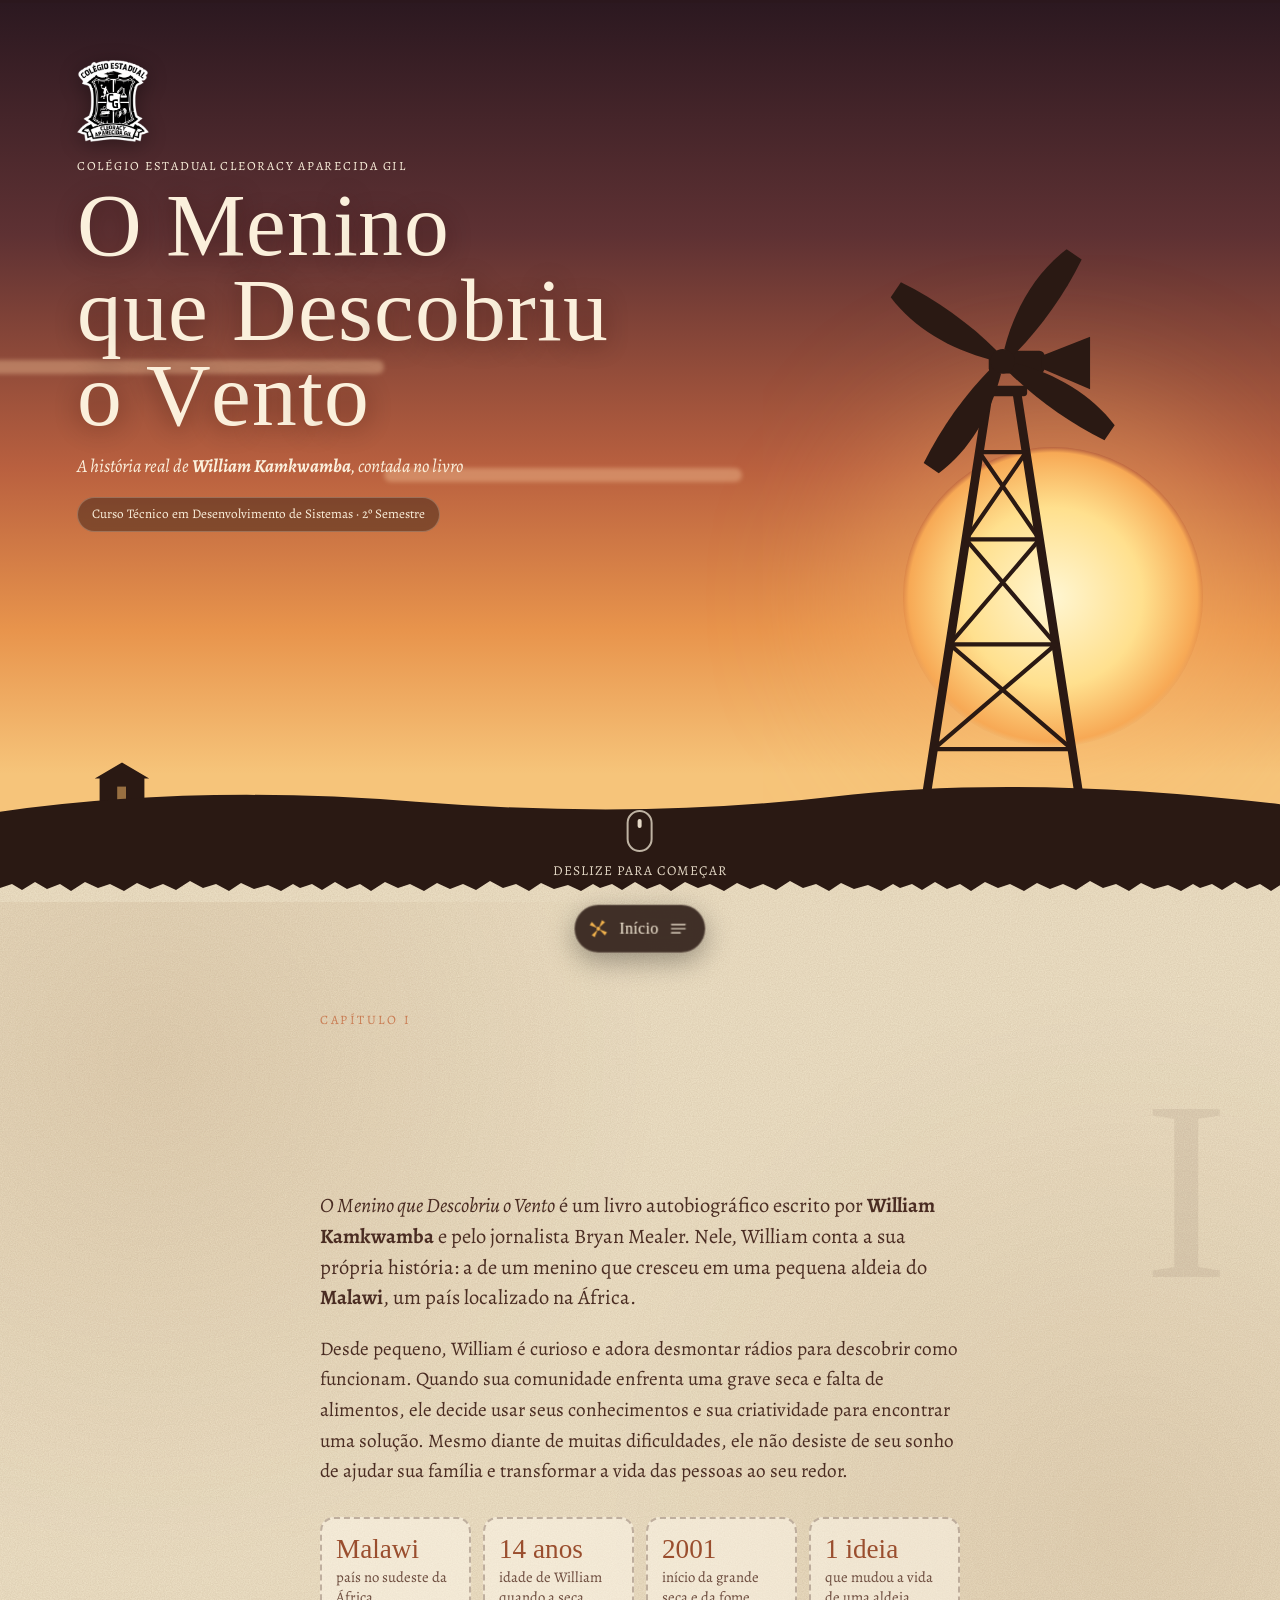
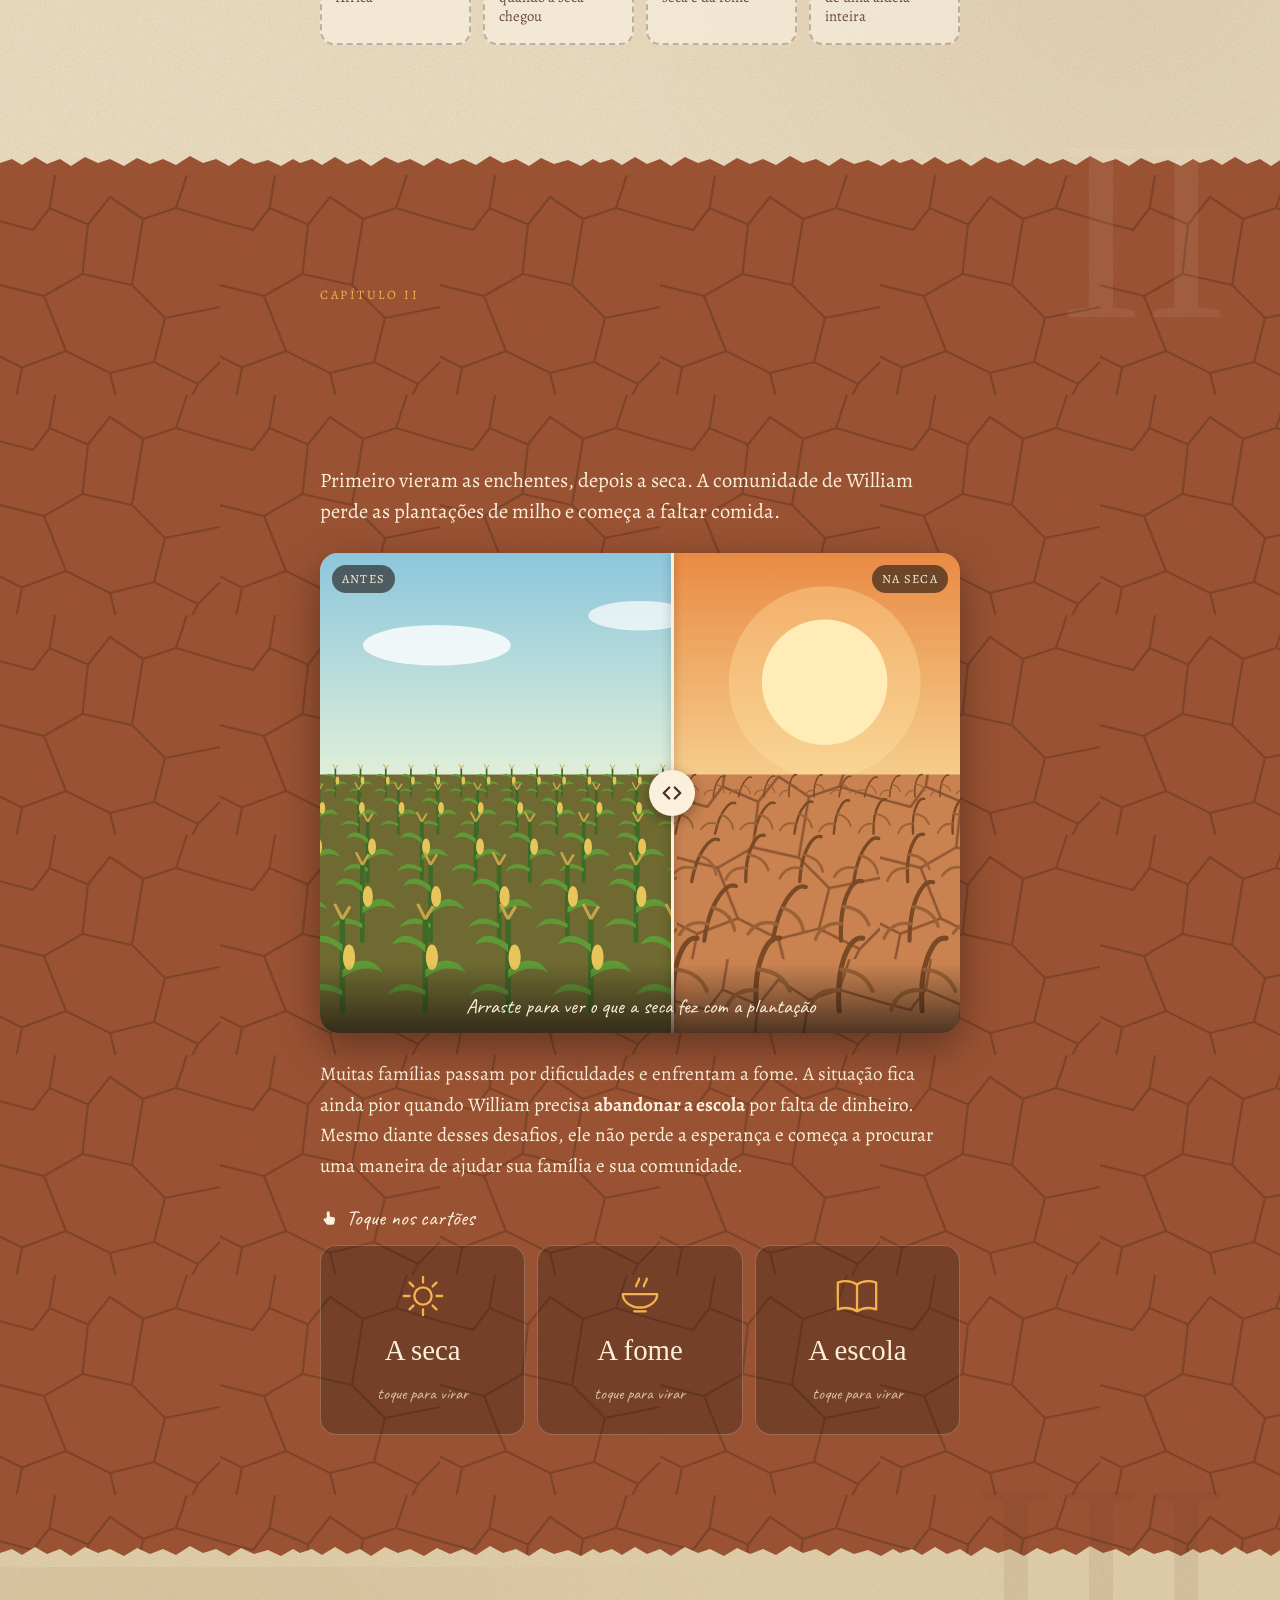
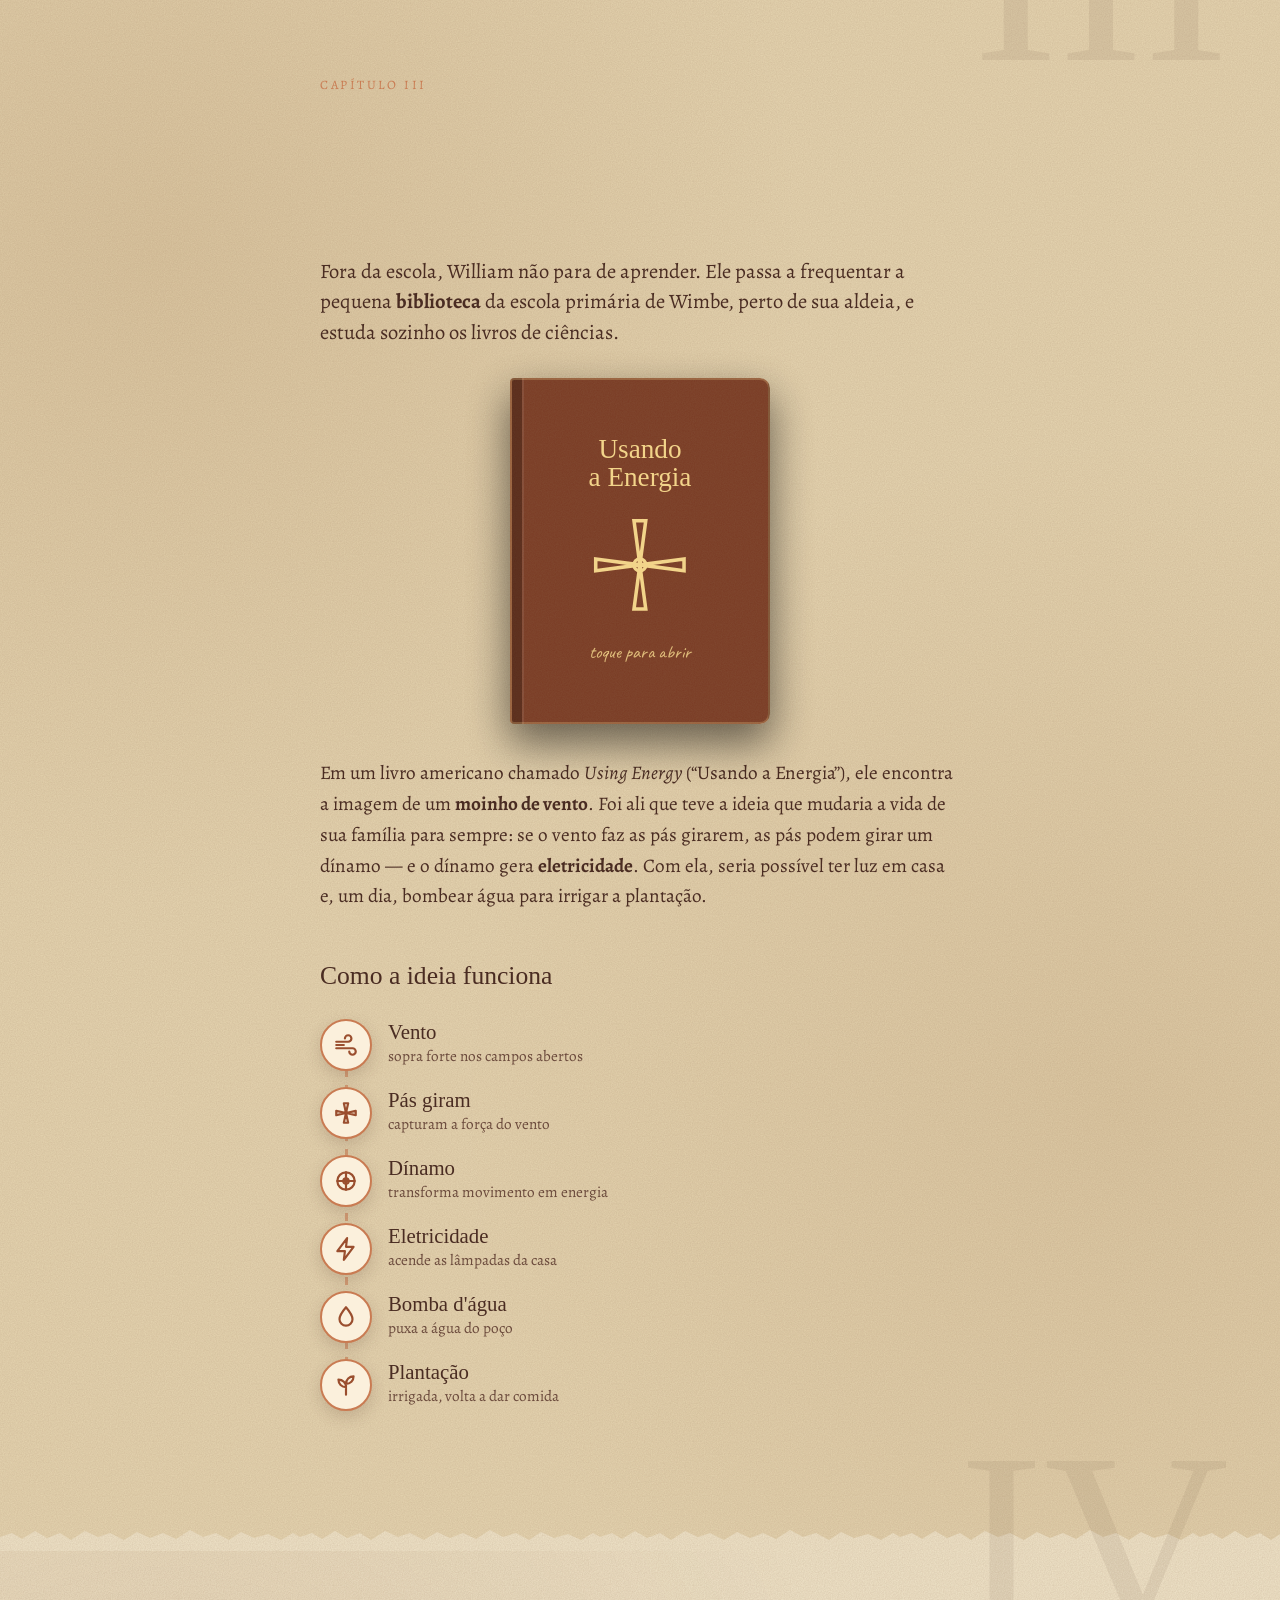
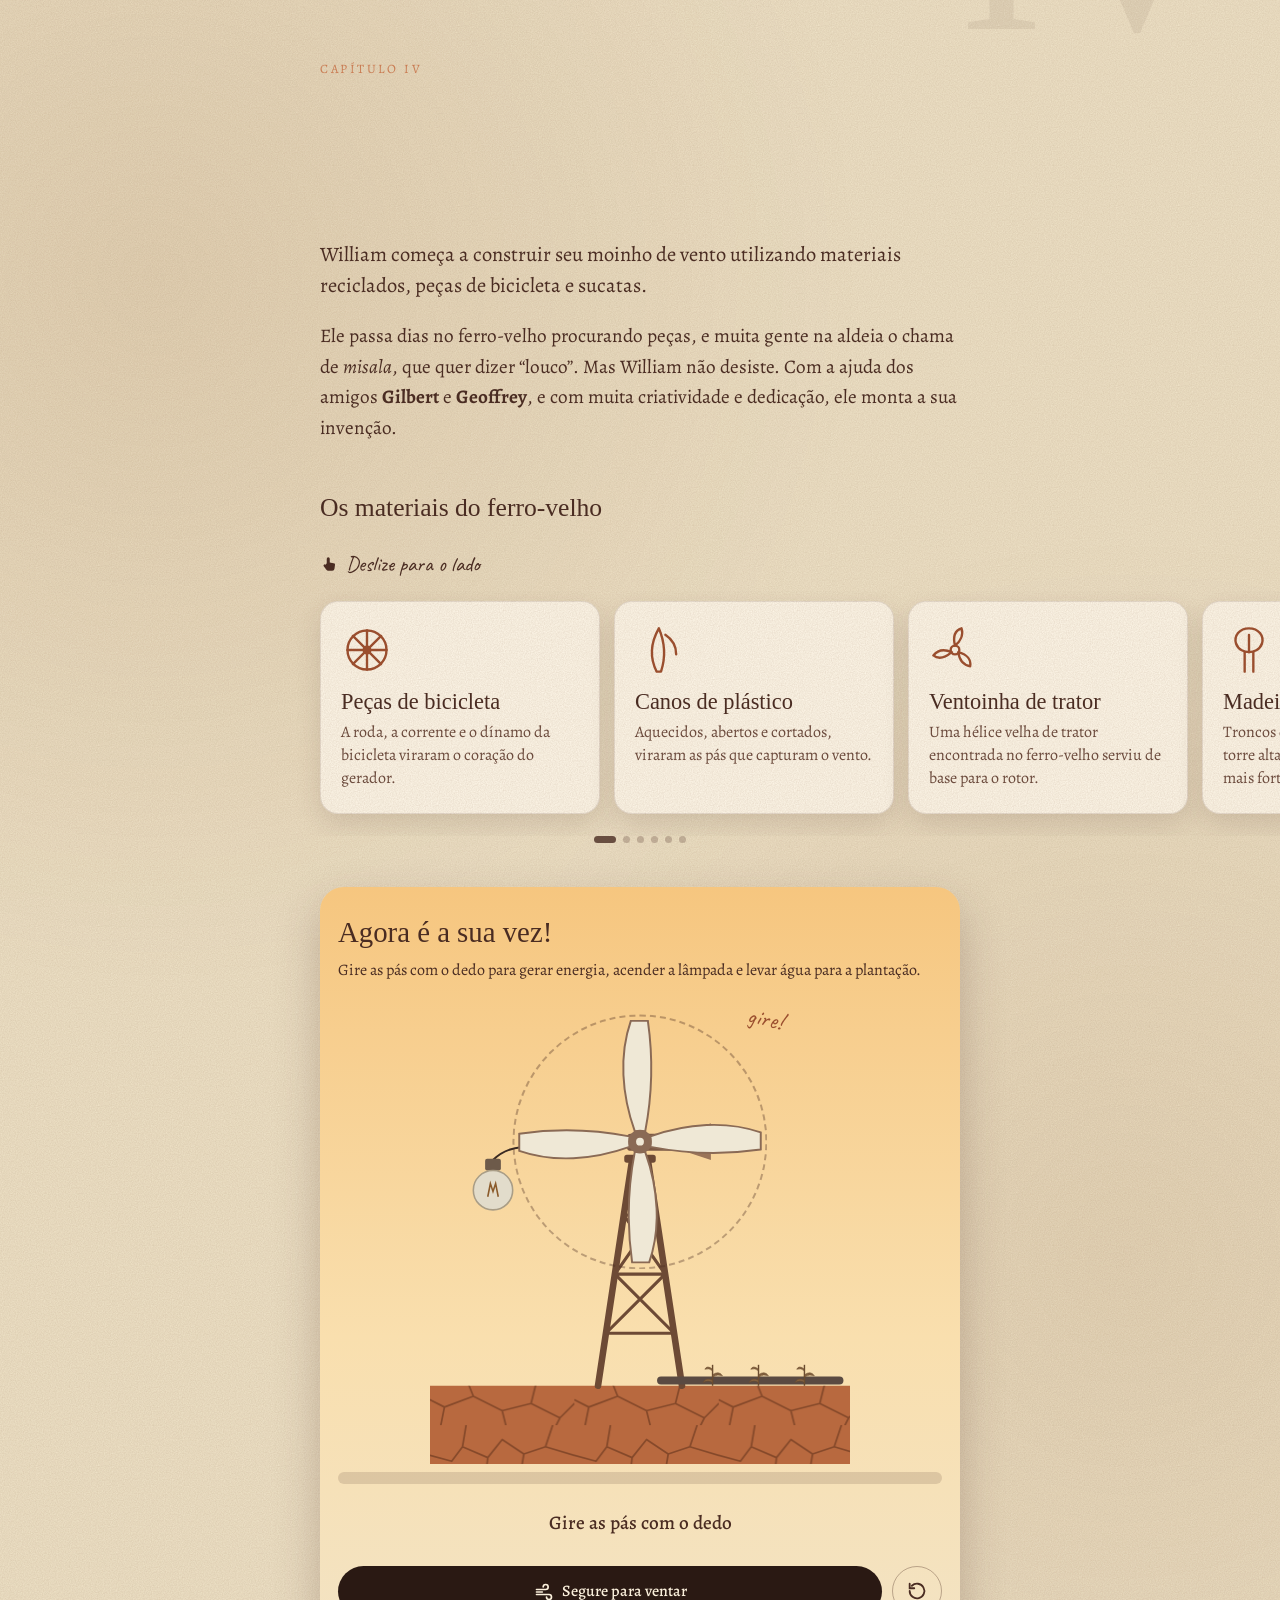
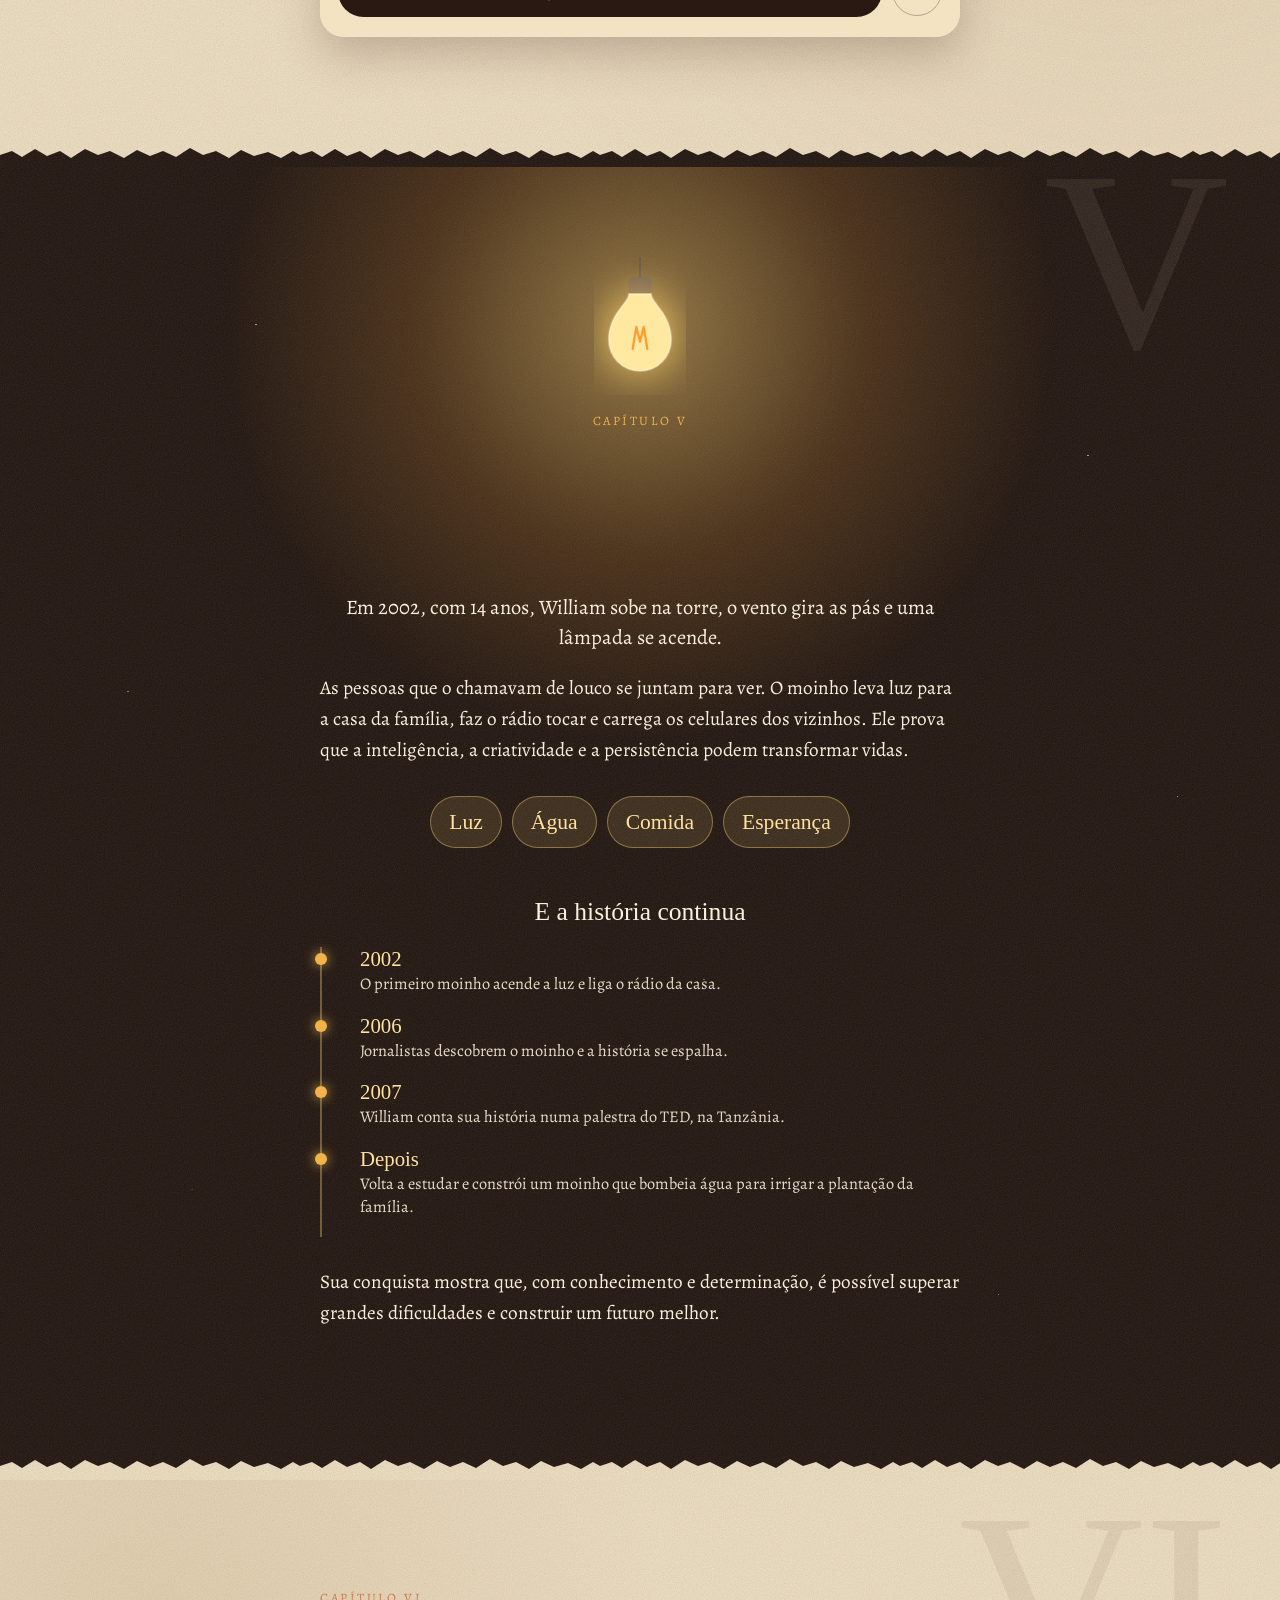
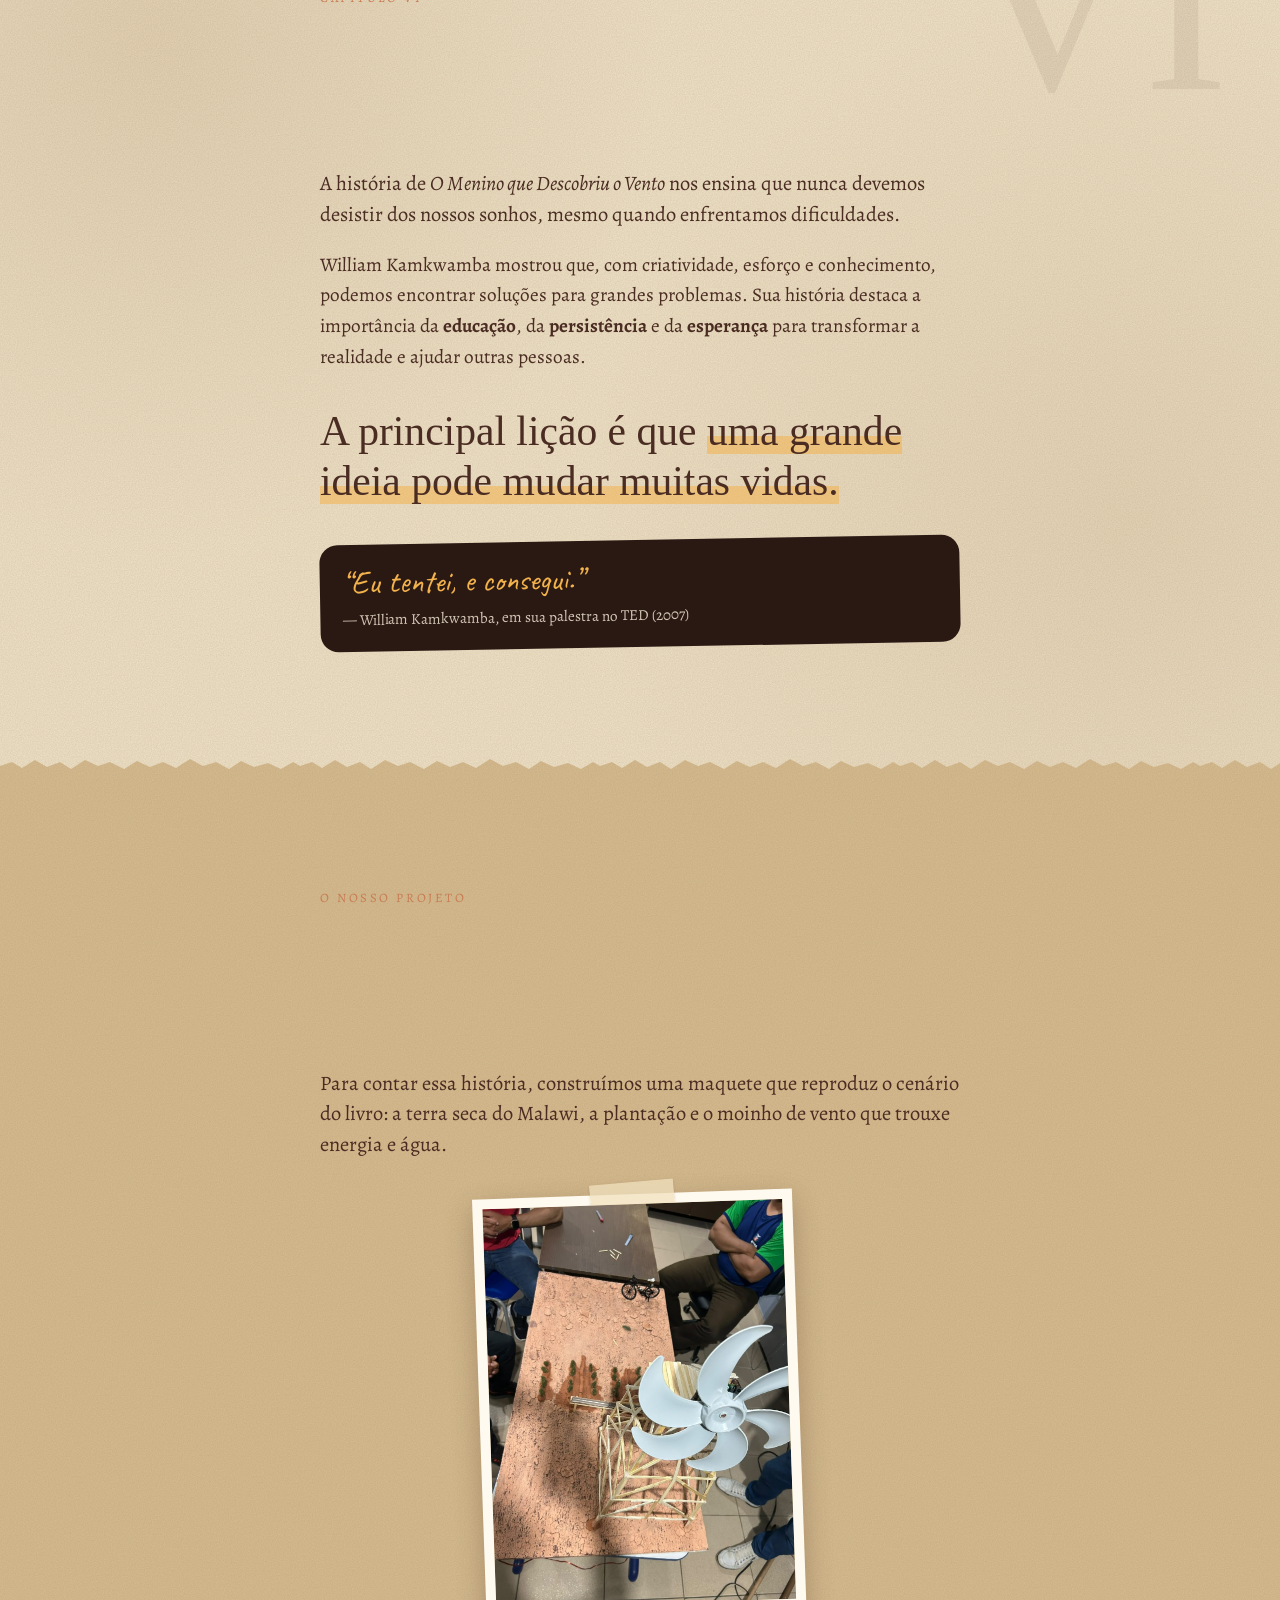
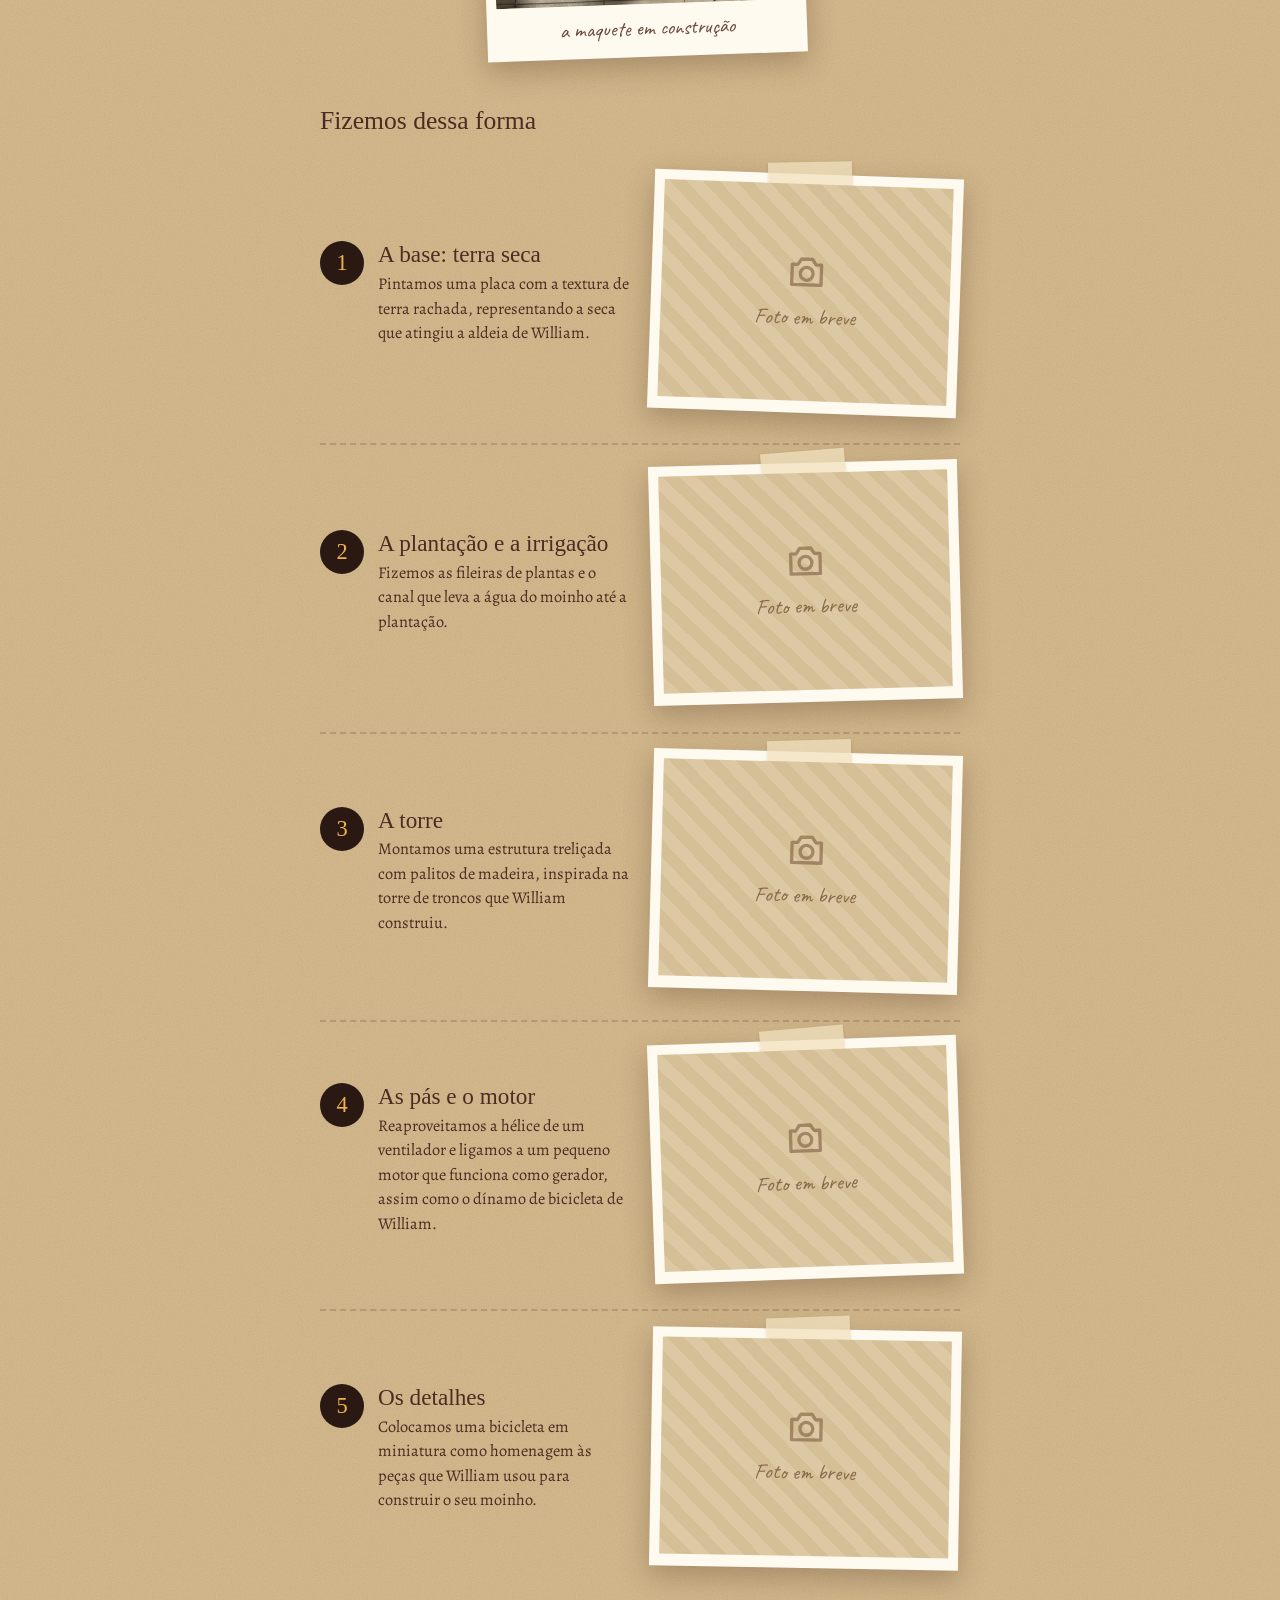
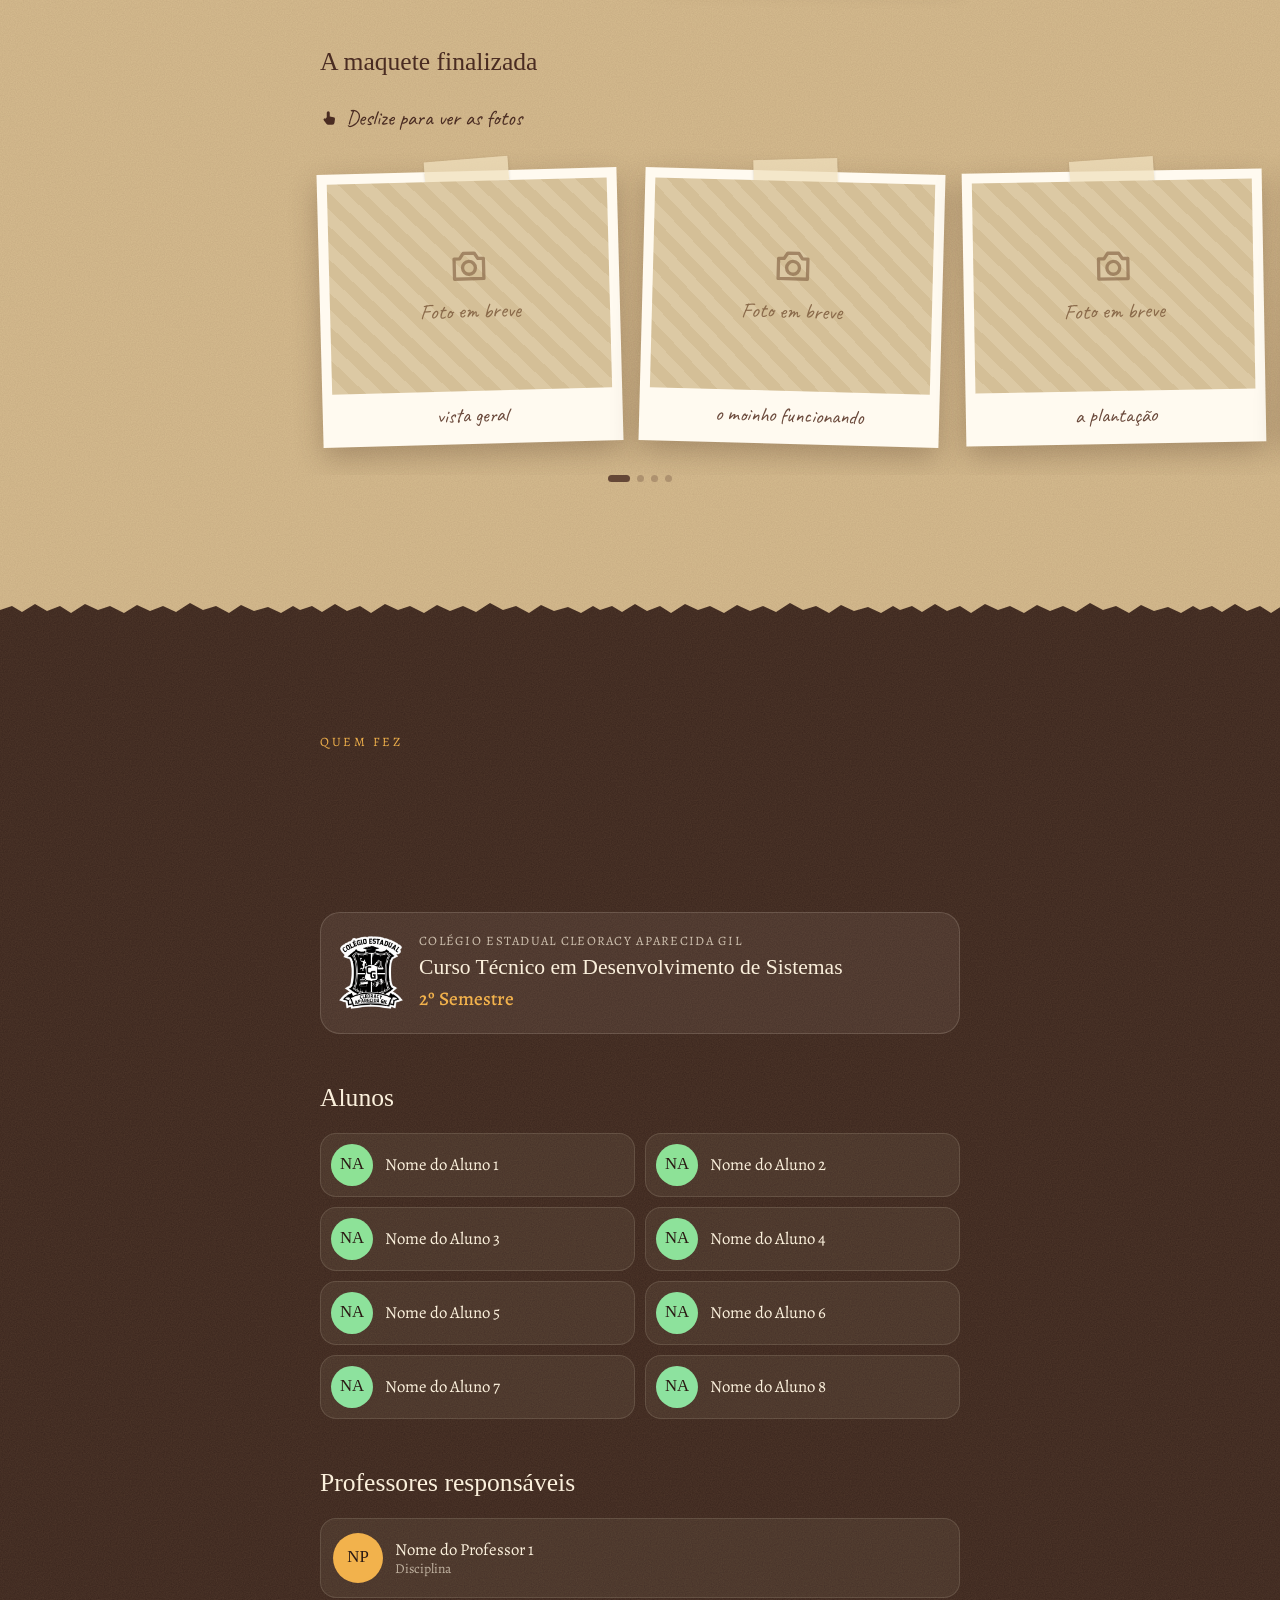
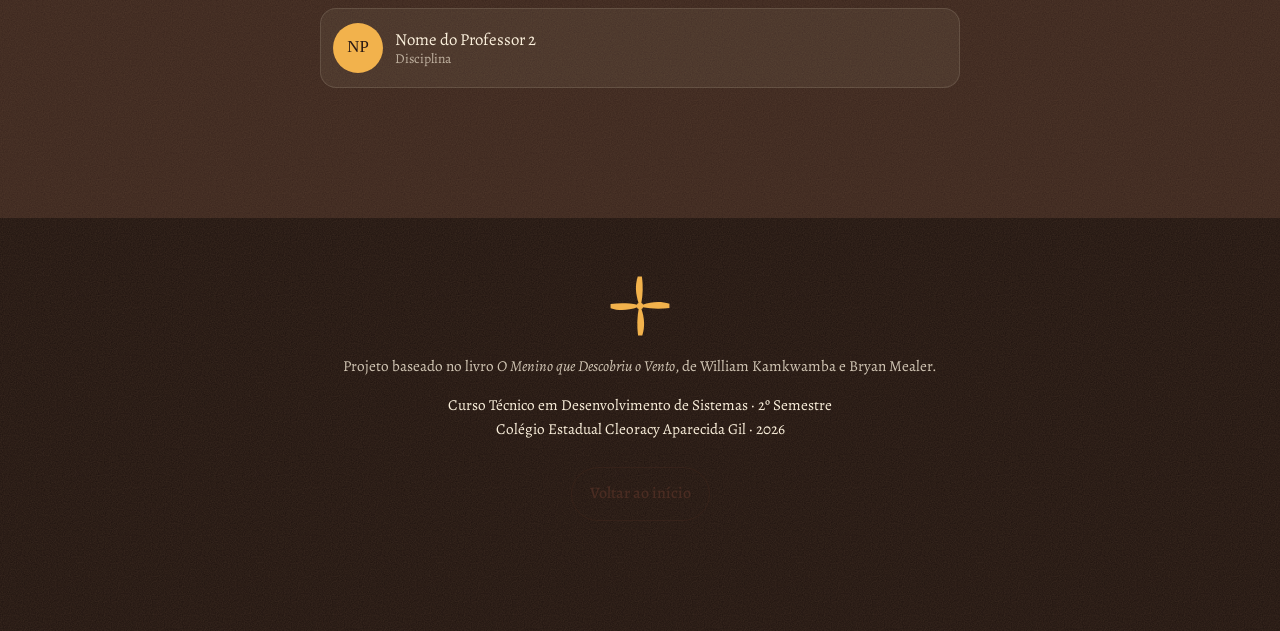
==== index.html @ 4b5b8998 "Add files via upload" ====
<!doctype html>
<html lang="pt-BR">
<head>
  <meta charset="utf-8">
  <meta name="viewport" content="width=device-width, initial-scale=1, viewport-fit=cover">
  <title>O Menino que Descobriu o Vento</title>
  <meta name="description" content="Projeto da turma do Curso Técnico em Desenvolvimento de Sistemas (2º semestre) do Colégio Estadual Cleoracy Aparecida Gil sobre a história de William Kamkwamba.">
  <meta name="theme-color" content="#2a1913">
  <meta property="og:title" content="O Menino que Descobriu o Vento">
  <meta property="og:description" content="A história de William Kamkwamba e a nossa maquete do moinho de vento.">
  <meta property="og:image" content="fotos/maquete-construcao.jpg">
  <link rel="icon" href="assets/favicon.svg" type="image/svg+xml">
  <link rel="preconnect" href="https://fonts.googleapis.com">
  <link rel="preconnect" href="https://fonts.gstatic.com" crossorigin>
  <link href="https://fonts.googleapis.com/css2?family=Alegreya:ital,wght@0,400;0,500;0,700;1,400&family=Caveat:wght@600&family=IM+Fell+English+SC&display=swap" rel="stylesheet">
  <link rel="stylesheet" href="css/style.css">
  <script>document.documentElement.classList.add('js')</script>
  <script src="js/main.js" defer></script>
</head>
<body>

<!-- ============ Desenhos reutilizáveis (não mexer) ============ -->
<svg class="sprite" aria-hidden="true" focusable="false">
  <defs>
    <pattern id="cracks" width="200" height="200" patternUnits="userSpaceOnUse" patternTransform="scale(.55)">
      <path fill="none" stroke="#5a2e17" stroke-width="2.4" stroke-linejoin="round" stroke-linecap="round" opacity=".55"
        d="M0 42 30 50 45 30 80 45 100 20 130 40 160 30 200 42 M45 30 50 0 M80 45 75 90 40 110 0 100 M75 90 120 100 130 40 M120 100 150 130 200 120 M150 130 140 170 100 180 60 160 40 110 M100 180 105 200 M140 170 180 190 200 170 M60 160 20 175 0 165 M160 30 170 0 M180 190 175 200 M20 175 15 200"/>
    </pattern>
    <radialGradient id="glow">
      <stop offset="0" stop-color="#fff3b0" stop-opacity="1"/>
      <stop offset=".4" stop-color="#ffd25e" stop-opacity=".55"/>
      <stop offset="1" stop-color="#ffb43c" stop-opacity="0"/>
    </radialGradient>
    <path id="blade" d="M-4 -8C-14 -36-16 -66-7 -92L6 -92C10 -64 9 -34 4 -8Z"/>
    <g id="corn">
      <path d="M0 0V-36" stroke="#3d6a26" stroke-width="2.2" stroke-linecap="round"/>
      <path d="M0 -8Q-10 -14-15 -6Q-8 -10 0 -6Z M0 -16Q10 -24 16 -15Q8 -19 0 -13Z M0 -26Q-9 -33-13 -26Q-6 -29 0 -23Z" fill="#5f9a36"/>
      <ellipse cx="2.6" cy="-21" rx="2.4" ry="5" fill="#e8c55a"/>
      <path d="M0 -36L-3 -42M0 -36L3 -41" stroke="#c9a54a" stroke-width="1.2"/>
    </g>
    <g id="dry">
      <path d="M0 0Q1 -16 7 -24Q10 -28 13 -27" fill="none" stroke="#7a4a26" stroke-width="2" stroke-linecap="round"/>
      <path d="M1 -8Q-8 -10-12 -2M3 -16Q12 -14 14 -6" fill="none" stroke="#9a6236" stroke-width="1.6" stroke-linecap="round"/>
    </g>
  </defs>
</svg>

<!-- Barra de progresso -->
<div class="progress" aria-hidden="true"><span></span></div>

<!-- Botão flutuante de capítulos -->
<button class="pill" id="pill" aria-expanded="false" aria-controls="sheet">
  <svg class="pill-rotor" viewBox="-12 -12 24 24" aria-hidden="true"><g><path d="M0 -1L-2 -10H2Z M1 0L10 -2V2Z M0 1L2 10H-2Z M-1 0L-10 2V-2Z"/><circle r="2"/></g></svg>
  <span class="pill-text" id="pillText">Início</span>
  <svg class="pill-menu" viewBox="0 0 24 24" aria-hidden="true"><path d="M4 7h16M4 12h16M4 17h10"/></svg>
</button>

<nav class="sheet" id="sheet" aria-label="Capítulos" hidden>
  <div class="sheet-panel">
    <p class="sheet-title">Capítulos</p>
    <ol class="sheet-list">
      <li><a href="#inicio">Início</a></li>
      <li><a href="#intro"><b>I</b> Introdução</a></li>
      <li><a href="#problema"><b>II</b> O Problema</a></li>
      <li><a href="#descoberta"><b>III</b> A Descoberta</a></li>
      <li><a href="#construcao"><b>IV</b> A Construção</a></li>
      <li><a href="#final"><b>V</b> O Final</a></li>
      <li><a href="#conclusao"><b>VI</b> Conclusão</a></li>
      <li><a href="#maquete">Nossa Maquete</a></li>
      <li><a href="#equipe">Equipe</a></li>
    </ol>
  </div>
</nav>

<main>

<!-- ======================= CAPA ======================= -->
<header class="hero" id="inicio" data-title="Início">
  <div class="sky" aria-hidden="true">
    <div class="sun"></div>
    <div class="cloud c1"></div>
    <div class="cloud c2"></div>
    <div class="wind"><i></i><i></i><i></i><i></i><i></i><i></i></div>
  </div>

  <svg class="hero-hut" viewBox="0 0 80 50" aria-hidden="true">
    <path d="M6 22 40 2 74 22Z M12 22h56v28H12Z" fill="#2a1913"/>
    <rect x="34" y="32" width="11" height="18" fill="#f2b766" opacity=".55"/>
  </svg>

  <svg class="hero-mill" data-speed="-0.12" viewBox="0 0 200 340" aria-hidden="true">
    <g stroke="#2a1913" stroke-linecap="round" fill="none">
      <path stroke-width="5" d="M55 335 92 95M145 335 108 95"/>
      <path stroke-width="2.4" d="M60.4 300h79.2M69.6 240h60.8M78.9 180h42.2M86.6 130h26.8M60.4 300 130.4 240M139.6 300 69.6 240M69.6 240 121.1 180M130.4 240 78.9 180M78.9 180 113.4 130M121.1 180 86.6 130"/>
    </g>
    <g fill="#2a1913">
      <rect x="86" y="92" width="28" height="6" rx="2"/>
      <rect x="92" y="72" width="32" height="13" rx="3"/>
      <path d="M122 75 150 64V94L122 82Z"/>
    </g>
    <g transform="translate(100 78)">
      <g class="hero-rotor" fill="#2a1913">
        <use href="#blade" transform="scale(.8)"/>
        <use href="#blade" transform="rotate(90) scale(.8)"/>
        <use href="#blade" transform="rotate(180) scale(.8)"/>
        <use href="#blade" transform="rotate(270) scale(.8)"/>
        <circle r="7"/>
      </g>
    </g>
  </svg>

  <svg class="hero-ground" viewBox="0 0 400 100" preserveAspectRatio="none" aria-hidden="true">
    <path d="M0 30Q60 8 130 22T260 18 400 24V100H0Z" fill="#2a1913"/>
  </svg>

  <div class="hero-content">
    <img class="hero-logo" src="assets/logo-escola.png" alt="Brasão do Colégio Estadual Cleoracy Aparecida Gil" width="64" height="73">
    <p class="kicker">Colégio Estadual Cleoracy Aparecida Gil</p>
    <h1 class="split">O Menino <br>que Descobriu <br>o Vento</h1>
    <p class="subtitle">A história real de <strong>William Kamkwamba</strong>, contada no livro</p>
    <p class="badge">Curso Técnico em Desenvolvimento de Sistemas · 2º Semestre</p>
  </div>

  <a class="swipe-hint" href="#intro">
    <span class="swipe-icon" aria-hidden="true"><span></span></span>
    Deslize para começar
  </a>
</header>

<!-- ======================= I · INTRODUÇÃO ======================= -->
<section class="chapter paper torn" id="intro" data-title="I · Introdução">
  <span class="numeral" data-speed="0.15" aria-hidden="true">I</span>
  <div class="wrap">
    <p class="chap-num reveal">Capítulo I</p>
    <h2 class="chap-title wipe">O início<br>da história</h2>
    <p class="lead reveal">
      <em>O Menino que Descobriu o Vento</em> é um livro autobiográfico escrito por
      <strong>William Kamkwamba</strong> e pelo jornalista Bryan Mealer. Nele, William conta a sua própria
      história: a de um menino que cresceu em uma pequena aldeia do <strong>Malawi</strong>, um país localizado na África.
    </p>
    <p class="reveal">
      Desde pequeno, William é curioso e adora desmontar rádios para descobrir como funcionam. Quando sua comunidade
      enfrenta uma grave seca e falta de alimentos, ele decide usar seus conhecimentos e sua
      criatividade para encontrar uma solução. Mesmo diante de muitas dificuldades, ele não desiste
      de seu sonho de ajudar sua família e transformar a vida das pessoas ao seu redor.
    </p>

    <div class="facts stagger">
      <div class="fact reveal zoom"><strong>Malawi</strong><span>país no sudeste da África</span></div>
      <div class="fact reveal zoom"><strong>14 anos</strong><span>idade de William quando a seca chegou</span></div>
      <div class="fact reveal zoom"><strong>2001</strong><span>início da grande seca e da fome</span></div>
      <div class="fact reveal zoom"><strong>1 ideia</strong><span>que mudou a vida de uma aldeia inteira</span></div>
    </div>
  </div>
</section>

<!-- ======================= II · O PROBLEMA ======================= -->
<section class="chapter earth torn" id="problema" data-title="II · O Problema">
  <span class="numeral" data-speed="0.15" aria-hidden="true">II</span>
  <div class="wrap">
    <p class="chap-num reveal">Capítulo II</p>
    <h2 class="chap-title wipe">A seca<br>e a fome</h2>
    <p class="lead reveal">
      Primeiro vieram as enchentes, depois a seca. A comunidade de William perde as plantações de
      milho e começa a faltar comida.
    </p>

    <figure class="compare reveal" id="compare">
      <div class="compare-layer">
        <svg viewBox="0 0 400 260" class="field dry" preserveAspectRatio="xMidYMid slice" role="img" aria-label="Plantação seca, com terra rachada">
          <defs><linearGradient id="skyDry" x1="0" y1="0" x2="0" y2="1"><stop offset="0" stop-color="#e98b45"/><stop offset="1" stop-color="#f6cf8e"/></linearGradient></defs>
          <rect width="400" height="125" fill="url(#skyDry)"/>
          <circle cx="300" cy="70" r="34" fill="#fff0c2"/>
          <circle cx="300" cy="70" r="52" fill="#ffe2a0" opacity=".35"/>
          <rect y="120" width="400" height="140" fill="#c98250"/>
          <rect y="120" width="400" height="140" fill="url(#cracks)"/>
          <g class="rows" data-plant="dry"></g>
        </svg>
      </div>
      <div class="compare-layer compare-top">
        <svg viewBox="0 0 400 260" class="field green" preserveAspectRatio="xMidYMid slice" role="img" aria-label="Plantação verde, antes da seca">
          <defs><linearGradient id="skyGreen" x1="0" y1="0" x2="0" y2="1"><stop offset="0" stop-color="#8cc6dc"/><stop offset="1" stop-color="#e3f0d9"/></linearGradient></defs>
          <rect width="400" height="125" fill="url(#skyGreen)"/>
          <circle cx="300" cy="62" r="20" fill="#fff6d6"/>
          <ellipse cx="90" cy="50" rx="40" ry="11" fill="#fff" opacity=".8"/>
          <ellipse cx="200" cy="34" rx="28" ry="8" fill="#fff" opacity=".7"/>
          <rect y="120" width="400" height="140" fill="#6e6a31"/>
          <g class="rows" data-plant="corn"></g>
        </svg>
      </div>
      <span class="compare-tag left">Antes</span>
      <span class="compare-tag right">Na seca</span>
      <div class="compare-handle" aria-hidden="true"><span><svg viewBox="0 0 24 24"><path d="M9 6 3 12l6 6M15 6l6 6-6 6"/></svg></span></div>
      <input class="compare-range" type="range" min="0" max="100" value="55" aria-label="Comparar antes e durante a seca">
      <figcaption>Arraste para ver o que a seca fez com a plantação</figcaption>
    </figure>

    <p class="reveal">
      Muitas famílias passam por dificuldades e enfrentam a fome. A situação fica ainda pior quando
      William precisa <strong>abandonar a escola</strong> por falta de dinheiro. Mesmo diante desses desafios,
      ele não perde a esperança e começa a procurar uma maneira de ajudar sua família e sua comunidade.
    </p>

    <p class="hint reveal">Toque nos cartões</p>
    <div class="flips stagger">
      <button class="flip reveal" aria-pressed="false">
        <span class="flip-inner">
          <span class="flip-face front">
            <svg viewBox="0 0 48 48" aria-hidden="true"><circle cx="24" cy="24" r="9"/><path d="M24 4v6M24 38v6M4 24h6M38 24h6M10 10l4 4M34 34l4 4M38 10l-4 4M14 34l-4 4"/></svg>
            <b>A seca</b><small>toque para virar</small>
          </span>
          <span class="flip-face back">Sem chuva, a terra racha e as plantações de milho morrem antes da colheita.</span>
        </span>
      </button>
      <button class="flip reveal" aria-pressed="false">
        <span class="flip-inner">
          <span class="flip-face front">
            <svg viewBox="0 0 48 48" aria-hidden="true"><path d="M6 22h36a18 14 0 0 1-36 0Z"/><path d="M18 40h12M20 14c0-4 3-4 3-8M28 14c0-4 3-4 3-8"/></svg>
            <b>A fome</b><small>toque para virar</small>
          </span>
          <span class="flip-face back">Sem colheita, não há o que comer nem o que vender. A família de William passa a fazer só uma refeição por dia.</span>
        </span>
      </button>
      <button class="flip reveal" aria-pressed="false">
        <span class="flip-inner">
          <span class="flip-face front">
            <svg viewBox="0 0 48 48" aria-hidden="true"><path d="M24 12C18 8 10 8 4 10v28c6-2 14-2 20 2 6-4 14-4 20-2V10c-6-2-14-2-20 2Zm0 0v28"/></svg>
            <b>A escola</b><small>toque para virar</small>
          </span>
          <span class="flip-face back">Sem dinheiro para pagar os estudos, William é obrigado a sair da escola.</span>
        </span>
      </button>
    </div>
  </div>
</section>

<!-- ======================= III · A DESCOBERTA ======================= -->
<section class="chapter paper alt torn" id="descoberta" data-title="III · A Descoberta">
  <span class="numeral" data-speed="0.15" aria-hidden="true">III</span>
  <div class="wrap">
    <p class="chap-num reveal">Capítulo III</p>
    <h2 class="chap-title wipe">A ideia<br>de William</h2>
    <p class="lead reveal">
      Fora da escola, William não para de aprender. Ele passa a frequentar a pequena
      <strong>biblioteca</strong> da escola primária de Wimbe, perto de sua aldeia, e estuda sozinho os livros de ciências.
    </p>

    <div class="book-wrap reveal">
      <button class="book" id="book" aria-pressed="false" aria-label="Abrir o livro">
        <span class="book-page">
          <svg viewBox="0 0 120 120" aria-hidden="true" class="sketch">
            <g fill="none" stroke="#6b3d2a" stroke-width="1.6" stroke-linecap="round">
              <path d="M46 112 57 50M74 112 63 50M49 95h22M52 78h16M55 62h10M49 95 68 78M71 95 52 78"/>
              <g transform="translate(60 44)"><path d="M0 0-4-34 4-34Z M0 0 34-4 34 4Z M0 0 4 34-4 34Z M0 0-34 4-34-4Z"/><circle r="3"/></g>
              <path d="M8 30q8-4 16 0t16 0M4 44q8-4 16 0" stroke-dasharray="3 3"/>
            </g>
          </svg>
          <span class="note">vento → pás → dínamo → <b>luz!</b></span>
        </span>
        <span class="book-cover">
          <span class="cover-front">
            <span class="cover-title">Usando<br>a Energia</span>
            <svg viewBox="-40 -40 80 80" aria-hidden="true"><g fill="none" stroke="currentColor" stroke-width="2.4"><path d="M0 0-4-30 4-30Z M0 0 30-4 30 4Z M0 0 4 30-4 30Z M0 0-30 4-30-4Z"/><circle r="4"/></g></svg>
            <span class="cover-tap">toque para abrir</span>
          </span>
          <span class="cover-back"><span>Biblioteca da aldeia, Malawi.<br><br>“Se o vento gira as pás… as pás podem girar um dínamo!”</span></span>
        </span>
      </button>
    </div>

    <p class="reveal">
      Em um livro americano chamado <em>Using Energy</em> (“Usando a Energia”), ele encontra a imagem
      de um <strong>moinho de vento</strong>. Foi ali que teve a ideia
      que mudaria a vida de sua família para sempre: se o vento faz as pás girarem, as pás podem girar
      um dínamo — e o dínamo gera <strong>eletricidade</strong>. Com ela, seria possível ter luz em casa e,
      um dia, bombear água para irrigar a plantação.
    </p>

    <h3 class="sub reveal">Como a ideia funciona</h3>
    <ol class="chain stagger">
      <li class="reveal from-left"><span class="node"><svg viewBox="0 0 24 24"><path d="M3 9h11a3 3 0 1 0-3-3M3 15h15a3 3 0 1 1-3 3M3 12h7"/></svg></span><div><b>Vento</b><small>sopra forte nos campos abertos</small></div></li>
      <li class="reveal from-left"><span class="node"><svg viewBox="0 0 24 24"><path d="M12 12 10 3h4ZM12 12l9-2v4ZM12 12l2 9h-4ZM12 12l-9 2v-4Z"/></svg></span><div><b>Pás giram</b><small>capturam a força do vento</small></div></li>
      <li class="reveal from-left"><span class="node"><svg viewBox="0 0 24 24"><circle cx="12" cy="12" r="8"/><path d="M12 4v16M4 12h16"/><circle cx="12" cy="12" r="2.5"/></svg></span><div><b>Dínamo</b><small>transforma movimento em energia</small></div></li>
      <li class="reveal from-left"><span class="node"><svg viewBox="0 0 24 24"><path d="M13 2 4 14h7l-1 8 9-12h-7Z"/></svg></span><div><b>Eletricidade</b><small>acende as lâmpadas da casa</small></div></li>
      <li class="reveal from-left"><span class="node"><svg viewBox="0 0 24 24"><path d="M12 3s6 7 6 11a6 6 0 0 1-12 0c0-4 6-11 6-11Z"/></svg></span><div><b>Bomba d'água</b><small>puxa a água do poço</small></div></li>
      <li class="reveal from-left"><span class="node"><svg viewBox="0 0 24 24"><path d="M12 21V10M12 14c-4 0-7-3-7-7 4 0 7 3 7 7ZM12 11c0-4 3-7 7-7 0 4-3 7-7 7Z"/></svg></span><div><b>Plantação</b><small>irrigada, volta a dar comida</small></div></li>
    </ol>
  </div>
</section>

<!-- ======================= IV · A CONSTRUÇÃO ======================= -->
<section class="chapter paper torn" id="construcao" data-title="IV · A Construção">
  <span class="numeral" data-speed="0.15" aria-hidden="true">IV</span>
  <div class="wrap">
    <p class="chap-num reveal">Capítulo IV</p>
    <h2 class="chap-title wipe">Da ideia<br>à realidade</h2>
    <p class="lead reveal">
      William começa a construir seu moinho de vento utilizando materiais reciclados, peças de
      bicicleta e sucatas.
    </p>
    <p class="reveal">
      Ele passa dias no ferro-velho procurando peças, e muita gente na aldeia o chama de
      <em>misala</em>, que quer dizer “louco”. Mas William não desiste. Com a ajuda dos amigos
      <strong>Gilbert</strong> e <strong>Geoffrey</strong>, e com muita criatividade e dedicação, ele monta a sua invenção.
    </p>

    <h3 class="sub reveal">Os materiais do ferro-velho</h3>
    <p class="hint reveal swipe-x">Deslize para o lado</p>
  </div>

  <div class="carousel reveal" id="materials">
    <div class="track">
      <article class="card">
        <svg viewBox="0 0 48 48" aria-hidden="true"><circle cx="24" cy="24" r="18"/><circle cx="24" cy="24" r="3"/><path d="M24 6v36M6 24h36M11 11l26 26M37 11 11 37"/></svg>
        <h4>Peças de bicicleta</h4>
        <p>A roda, a corrente e o dínamo da bicicleta viraram o coração do gerador.</p>
      </article>
      <article class="card">
        <svg viewBox="0 0 48 48" aria-hidden="true"><path d="M20 44c-6-12-6-26 2-40 6 14 6 28 2 40Z"/><path d="M28 10c6 4 10 10 10 18"/></svg>
        <h4>Canos de plástico</h4>
        <p>Aquecidos, abertos e cortados, viraram as pás que capturam o vento.</p>
      </article>
      <article class="card">
        <svg viewBox="0 0 48 48" aria-hidden="true"><circle cx="24" cy="24" r="4"/><path d="M24 20c-2-8 0-14 6-16 2 6-1 12-6 16ZM27 26c8 2 12 7 11 13-6-1-10-6-11-13ZM21 26c-6 5-12 7-17 3 4-5 10-6 17-3Z"/></svg>
        <h4>Ventoinha de trator</h4>
        <p>Uma hélice velha de trator encontrada no ferro-velho serviu de base para o rotor.</p>
      </article>
      <article class="card">
        <svg viewBox="0 0 48 48" aria-hidden="true"><path d="M20 44V26M28 44V26M24 26V10"/><path d="M24 4c-9 0-14 7-12 14 2 6 8 8 12 8s10-2 12-8c2-7-3-14-12-14Z"/></svg>
        <h4>Madeira de eucalipto</h4>
        <p>Troncos de árvore formaram uma torre alta, para alcançar os ventos mais fortes.</p>
      </article>
      <article class="card">
        <svg viewBox="0 0 48 48" aria-hidden="true"><path d="M24 4 41 14v20L24 44 7 34V14Z"/><circle cx="24" cy="24" r="7"/></svg>
        <h4>Sucata e ferro-velho</h4>
        <p>Parafusos, arames e metais reaproveitados fizeram tudo se encaixar.</p>
      </article>
      <article class="card">
        <svg viewBox="0 0 48 48" aria-hidden="true"><path d="M18 34c0-5-6-8-6-16a12 12 0 0 1 24 0c0 8-6 11-6 16Z"/><path d="M19 39h10M21 44h6M22 26l2-6 2 6"/></svg>
        <h4>Fios e lâmpada</h4>
        <p>A energia gerada acendeu a primeira lâmpada da casa da família.</p>
      </article>
    </div>
    <div class="dots" aria-hidden="true"></div>
  </div>

  <div class="wrap">
    <div class="game reveal" id="game">
      <div class="game-head">
        <h3>Agora é a sua vez!</h3>
        <p>Gire as pás com o dedo para gerar energia, acender a lâmpada e levar água para a plantação.</p>
      </div>
      <div class="game-stage">
        <svg viewBox="0 0 320 360" class="game-svg" aria-hidden="true">
          <rect y="300" width="320" height="60" fill="#b8693f"/>
          <rect y="300" width="320" height="60" fill="url(#cracks)" class="g-cracks"/>
          <rect y="300" width="320" height="60" fill="#6f8f3a" class="g-grass"/>
          <g stroke="#6d4a35" stroke-linecap="round" fill="none">
            <path stroke-width="5" d="M128 300 154 128M192 300 166 128"/>
            <path stroke-width="2.4" d="M134 260h52M140.9 215h38.2M147.7 170h24.6M134 260 179.1 215M186 260 140.9 215M140.9 215 172.3 170M179.1 215 147.7 170"/>
          </g>
          <path d="M150 118C110 132 72 104 48 128" fill="none" stroke="#3a2a22" stroke-width="1.6"/>
          <circle cx="48" cy="152" r="46" fill="url(#glow)" class="g-glow"/>
          <rect x="42" y="127" width="12" height="9" rx="1.5" fill="#6d5a4a"/>
          <circle cx="48" cy="151" r="15" class="g-bulb"/>
          <path d="M44 156 46 146 48 152 50 146 52 156" fill="none" stroke="#8a5a2a" stroke-width="1.2" class="g-filament"/>
          <path d="M176 296H312" stroke="#5a4a42" stroke-width="6" stroke-linecap="round"/>
          <path d="M176 296H312" stroke="#5bb4e8" stroke-width="3" stroke-dasharray="7 7" stroke-linecap="round" class="g-water"/>
          <g class="g-drops" fill="#5bb4e8">
            <circle cx="215" cy="300" r="2.2"/><circle cx="250" cy="300" r="2.2"/><circle cx="285" cy="300" r="2.2"/>
          </g>
          <g class="g-plants">
            <g class="g-plant" transform="translate(215 300)"><g><path d="M0 0V-38" stroke-width="2.6"/><path d="M0 -10Q-12 -16-17 -6Q-8 -11 0 -6ZM0 -20Q12 -28 18 -18Q9 -22 0 -16ZM0 -30Q-10 -38-14 -30Q-6 -33 0 -27Z"/></g></g>
            <g class="g-plant" transform="translate(250 300)"><g><path d="M0 0V-38" stroke-width="2.6"/><path d="M0 -10Q-12 -16-17 -6Q-8 -11 0 -6ZM0 -20Q12 -28 18 -18Q9 -22 0 -16ZM0 -30Q-10 -38-14 -30Q-6 -33 0 -27Z"/></g></g>
            <g class="g-plant" transform="translate(285 300)"><g><path d="M0 0V-38" stroke-width="2.6"/><path d="M0 -10Q-12 -16-17 -6Q-8 -11 0 -6ZM0 -20Q12 -28 18 -18Q9 -22 0 -16ZM0 -30Q-10 -38-14 -30Q-6 -33 0 -27Z"/></g></g>
          </g>
          <rect x="148" y="124" width="24" height="6" rx="2" fill="#6d4a35"/>
          <rect x="150" y="108" width="36" height="13" rx="3" fill="#7d5a45"/>
          <path d="M184 111 214 100V128L184 118Z" fill="#9a7458"/>
          <g transform="translate(160 114)">
            <g class="g-rotor">
              <g fill="#efe8d6" stroke="#8a6a55" stroke-width="1.5">
                <use href="#blade"/><use href="#blade" transform="rotate(90)"/><use href="#blade" transform="rotate(180)"/><use href="#blade" transform="rotate(270)"/>
              </g>
              <circle r="9" fill="#8a6a55"/><circle r="3" fill="#efe8d6"/>
            </g>
          </g>
        </svg>
        <div class="hit" id="hit" aria-hidden="true"><span class="hit-hint">gire!</span></div>
        <div class="won-msg" role="status" aria-live="polite"></div>
      </div>
      <div class="meter" aria-hidden="true"><span id="meterFill"></span></div>
      <p class="game-status" id="gameStatus" aria-live="polite">Gire as pás com o dedo</p>
      <div class="game-actions">
        <button class="btn" id="windBtn">
          <svg viewBox="0 0 24 24" aria-hidden="true"><path d="M3 9h11a3 3 0 1 0-3-3M3 15h15a3 3 0 1 1-3 3M3 12h7"/></svg>
          Segure para ventar
        </button>
        <button class="btn ghost icon" id="resetBtn" aria-label="Recomeçar" title="Recomeçar"><svg viewBox="0 0 24 24" aria-hidden="true"><path d="M4 12a8 8 0 1 0 2.4-5.7M4 4v5h5"/></svg></button>
      </div>
    </div>
  </div>
</section>

<!-- ======================= V · O FINAL ======================= -->
<section class="chapter night torn" id="final" data-title="V · O Final">
  <div class="light-clip" aria-hidden="true"><div class="light"></div></div>
  <span class="numeral" data-speed="0.15" aria-hidden="true">V</span>
  <div class="wrap">
    <svg class="bulb" viewBox="0 0 100 150" aria-hidden="true">
      <path d="M50 0V22" stroke="#6d5a4a" stroke-width="2"/>
      <rect x="38" y="22" width="24" height="18" rx="3" fill="#7a6656"/>
      <path class="bulb-glass" d="M38 40h24c0 10 22 22 22 50a34 34 0 0 1-68 0c0-28 22-40 22-50Z"/>
      <path class="bulb-fil" d="M42 100 46 76 50 92 54 76 58 100" fill="none" stroke-width="2.4" stroke-linecap="round" stroke-linejoin="round"/>
    </svg>
    <p class="chap-num reveal">Capítulo V</p>
    <h2 class="chap-title wipe">A vitória<br>de William</h2>
    <p class="lead reveal">
      Em 2002, com 14 anos, William sobe na torre, o vento gira as pás e uma lâmpada se acende.
    </p>
    <p class="reveal">
      As pessoas que o chamavam de louco se juntam para ver. O moinho leva luz para a casa da família,
      faz o rádio tocar e carrega os celulares dos vizinhos. Ele prova que a inteligência, a criatividade
      e a persistência podem transformar vidas.
    </p>
    <ul class="words stagger">
      <li class="reveal zoom">Luz</li>
      <li class="reveal zoom">Água</li>
      <li class="reveal zoom">Comida</li>
      <li class="reveal zoom">Esperança</li>
    </ul>
    <h3 class="sub reveal center">E a história continua</h3>
    <ol class="timeline stagger">
      <li class="reveal from-left"><b>2002</b><span>O primeiro moinho acende a luz e liga o rádio da casa.</span></li>
      <li class="reveal from-left"><b>2006</b><span>Jornalistas descobrem o moinho e a história se espalha.</span></li>
      <li class="reveal from-left"><b>2007</b><span>William conta sua história numa palestra do TED, na Tanzânia.</span></li>
      <li class="reveal from-left"><b>Depois</b><span>Volta a estudar e constrói um moinho que bombeia água para irrigar a plantação da família.</span></li>
    </ol>
    <p class="reveal">
      Sua conquista mostra que, com conhecimento e determinação, é possível superar grandes
      dificuldades e construir um futuro melhor.
    </p>
  </div>
</section>

<!-- ======================= VI · CONCLUSÃO ======================= -->
<section class="chapter paper torn" id="conclusao" data-title="VI · Conclusão">
  <span class="numeral" data-speed="0.15" aria-hidden="true">VI</span>
  <div class="wrap">
    <p class="chap-num reveal">Capítulo VI</p>
    <h2 class="chap-title wipe">A mensagem<br>da história</h2>
    <p class="lead reveal">
      A história de <em>O Menino que Descobriu o Vento</em> nos ensina que nunca devemos desistir dos
      nossos sonhos, mesmo quando enfrentamos dificuldades.
    </p>
    <p class="reveal">
      William Kamkwamba mostrou que, com criatividade, esforço e conhecimento, podemos encontrar
      soluções para grandes problemas. Sua história destaca a importância da <strong>educação</strong>, da
      <strong>persistência</strong> e da <strong>esperança</strong> para transformar a realidade e ajudar outras pessoas.
    </p>
    <blockquote class="big-quote reveal">
      <p>A principal lição é que <mark>uma grande ideia pode mudar muitas vidas.</mark></p>
    </blockquote>
    <figure class="ted reveal">
      <blockquote>“Eu tentei, e consegui.”</blockquote>
      <figcaption>— William Kamkwamba, em sua palestra no TED (2007)</figcaption>
    </figure>
  </div>
</section>

<!-- ======================= NOSSA MAQUETE ======================= -->
<!--
  FOTOS: coloque os arquivos na pasta "fotos/" com exatamente estes nomes.
  Enquanto a foto não existir, aparece "Foto em breve".
  Dica: abra o site com ?editar no final do endereço para ver o nome de cada arquivo.
-->
<section class="chapter kraft torn" id="maquete" data-title="Nossa Maquete">
  <div class="wrap">
    <p class="chap-num reveal">O nosso projeto</p>
    <h2 class="chap-title wipe">Nossa<br>maquete</h2>
    <p class="lead reveal">
      Para contar essa história, construímos uma maquete que reproduz o cenário do livro: a terra seca
      do Malawi, a plantação e o moinho de vento que trouxe energia e água.
    </p>

    <figure class="photo polaroid featured reveal" style="--r:-2deg; --ar: 3/4">
      <div class="photo-frame">
        <img src="fotos/maquete-construcao.jpg" alt="Maquete em construção: base de terra rachada, plantação, torre de palitos e hélice" loading="lazy" onerror="this.closest('.photo').classList.add('empty')">
        <div class="ph"><span>Foto em breve</span><code class="ph-file">fotos/maquete-construcao.jpg</code></div>
      </div>
      <figcaption>a maquete em construção</figcaption>
    </figure>

    <h3 class="sub reveal">Fizemos dessa forma</h3>
    <ol class="steps">
      <li class="step">
        <div class="step-text reveal from-left">
          <span class="step-n">1</span>
          <h4>A base: terra seca</h4>
          <p>Pintamos uma placa com a textura de terra rachada, representando a seca que atingiu a aldeia de William.</p>
        </div>
        <figure class="photo polaroid reveal from-right" style="--r:2deg">
          <div class="photo-frame">
            <img src="fotos/etapa-1.jpg" alt="Etapa 1: base da maquete" loading="lazy" onerror="this.closest('.photo').classList.add('empty')">
            <div class="ph"><span>Foto em breve</span><code class="ph-file">fotos/etapa-1.jpg</code></div>
          </div>
        </figure>
      </li>
      <li class="step">
        <div class="step-text reveal from-left">
          <span class="step-n">2</span>
          <h4>A plantação e a irrigação</h4>
          <p>Fizemos as fileiras de plantas e o canal que leva a água do moinho até a plantação.</p>
        </div>
        <figure class="photo polaroid reveal from-right" style="--r:-1.5deg">
          <div class="photo-frame">
            <img src="fotos/etapa-2.jpg" alt="Etapa 2: plantação e canal de irrigação" loading="lazy" onerror="this.closest('.photo').classList.add('empty')">
            <div class="ph"><span>Foto em breve</span><code class="ph-file">fotos/etapa-2.jpg</code></div>
          </div>
        </figure>
      </li>
      <li class="step">
        <div class="step-text reveal from-left">
          <span class="step-n">3</span>
          <h4>A torre</h4>
          <p>Montamos uma estrutura treliçada com palitos de madeira, inspirada na torre de troncos que William construiu.</p>
        </div>
        <figure class="photo polaroid reveal from-right" style="--r:1.5deg">
          <div class="photo-frame">
            <img src="fotos/etapa-3.jpg" alt="Etapa 3: torre de palitos" loading="lazy" onerror="this.closest('.photo').classList.add('empty')">
            <div class="ph"><span>Foto em breve</span><code class="ph-file">fotos/etapa-3.jpg</code></div>
          </div>
        </figure>
      </li>
      <li class="step">
        <div class="step-text reveal from-left">
          <span class="step-n">4</span>
          <h4>As pás e o motor</h4>
          <p>Reaproveitamos a hélice de um ventilador e ligamos a um pequeno motor que funciona como gerador, assim como o dínamo de bicicleta de William.</p>
        </div>
        <figure class="photo polaroid reveal from-right" style="--r:-2deg">
          <div class="photo-frame">
            <img src="fotos/etapa-4.jpg" alt="Etapa 4: hélice e motor" loading="lazy" onerror="this.closest('.photo').classList.add('empty')">
            <div class="ph"><span>Foto em breve</span><code class="ph-file">fotos/etapa-4.jpg</code></div>
          </div>
        </figure>
      </li>
      <li class="step">
        <div class="step-text reveal from-left">
          <span class="step-n">5</span>
          <h4>Os detalhes</h4>
          <p>Colocamos uma bicicleta em miniatura como homenagem às peças que William usou para construir o seu moinho.</p>
        </div>
        <figure class="photo polaroid reveal from-right" style="--r:1deg">
          <div class="photo-frame">
            <img src="fotos/etapa-5.jpg" alt="Etapa 5: detalhes da maquete" loading="lazy" onerror="this.closest('.photo').classList.add('empty')">
            <div class="ph"><span>Foto em breve</span><code class="ph-file">fotos/etapa-5.jpg</code></div>
          </div>
        </figure>
      </li>
    </ol>

    <h3 class="sub reveal">A maquete finalizada</h3>
    <p class="hint reveal swipe-x">Deslize para ver as fotos</p>
  </div>

  <div class="carousel gallery reveal" id="gallery">
    <div class="track">
      <figure class="photo polaroid card-photo" style="--r:-1.5deg">
        <div class="photo-frame">
          <img src="fotos/final-1.jpg" alt="Maquete finalizada — foto 1" loading="lazy" onerror="this.closest('.photo').classList.add('empty')">
          <div class="ph"><span>Foto em breve</span><code class="ph-file">fotos/final-1.jpg</code></div>
        </div>
        <figcaption>vista geral</figcaption>
      </figure>
      <figure class="photo polaroid card-photo" style="--r:1.5deg">
        <div class="photo-frame">
          <img src="fotos/final-2.jpg" alt="Maquete finalizada — foto 2" loading="lazy" onerror="this.closest('.photo').classList.add('empty')">
          <div class="ph"><span>Foto em breve</span><code class="ph-file">fotos/final-2.jpg</code></div>
        </div>
        <figcaption>o moinho funcionando</figcaption>
      </figure>
      <figure class="photo polaroid card-photo" style="--r:-1deg">
        <div class="photo-frame">
          <img src="fotos/final-3.jpg" alt="Maquete finalizada — foto 3" loading="lazy" onerror="this.closest('.photo').classList.add('empty')">
          <div class="ph"><span>Foto em breve</span><code class="ph-file">fotos/final-3.jpg</code></div>
        </div>
        <figcaption>a plantação</figcaption>
      </figure>
      <figure class="photo polaroid card-photo" style="--r:2deg">
        <div class="photo-frame">
          <img src="fotos/final-4.jpg" alt="Maquete finalizada — foto 4" loading="lazy" onerror="this.closest('.photo').classList.add('empty')">
          <div class="ph"><span>Foto em breve</span><code class="ph-file">fotos/final-4.jpg</code></div>
        </div>
        <figcaption>a equipe com a maquete</figcaption>
      </figure>
    </div>
    <div class="dots" aria-hidden="true"></div>
  </div>
</section>

<!-- ======================= EQUIPE ======================= -->
<section class="chapter team torn" id="equipe" data-title="Equipe">
  <div class="wrap">
    <p class="chap-num reveal">Quem fez</p>
    <h2 class="chap-title wipe">Nossa<br>equipe</h2>

    <div class="class-card reveal">
      <img src="assets/logo-escola.png" alt="" width="72" height="82">
      <div>
        <p class="class-school">Colégio Estadual Cleoracy Aparecida Gil</p>
        <p class="class-name">Curso Técnico em Desenvolvimento de Sistemas</p>
        <p class="class-sem">2º Semestre</p>
      </div>
    </div>

    <h3 class="sub reveal">Alunos</h3>
    <!-- EDITE AQUI: um <li> por aluno (as iniciais são geradas sozinhas) -->
    <ul class="people students stagger">
      <li class="reveal">Nome do Aluno 1</li>
      <li class="reveal">Nome do Aluno 2</li>
      <li class="reveal">Nome do Aluno 3</li>
      <li class="reveal">Nome do Aluno 4</li>
      <li class="reveal">Nome do Aluno 5</li>
      <li class="reveal">Nome do Aluno 6</li>
      <li class="reveal">Nome do Aluno 7</li>
      <li class="reveal">Nome do Aluno 8</li>
    </ul>

    <h3 class="sub reveal">Professores responsáveis</h3>
    <!-- EDITE AQUI: nome e disciplina de cada professor -->
    <ul class="people teachers stagger">
      <li class="reveal">Nome do Professor 1<small>Disciplina</small></li>
      <li class="reveal">Nome do Professor 2<small>Disciplina</small></li>
    </ul>
  </div>
</section>

</main>

<footer class="footer">
  <div class="wrap">
    <svg class="foot-mill" viewBox="-50 -50 100 100" aria-hidden="true"><g class="foot-rotor" fill="currentColor"><use href="#blade" transform="scale(.5)"/><use href="#blade" transform="rotate(90) scale(.5)"/><use href="#blade" transform="rotate(180) scale(.5)"/><use href="#blade" transform="rotate(270) scale(.5)"/><circle r="5"/></g></svg>
    <p>Projeto baseado no livro <em>O Menino que Descobriu o Vento</em>, de William Kamkwamba e Bryan Mealer.</p>
    <p class="foot-class">Curso Técnico em Desenvolvimento de Sistemas · 2º Semestre<br>Colégio Estadual Cleoracy Aparecida Gil · <span id="year">2026</span></p>
    <a class="btn ghost light-btn" href="#inicio">Voltar ao início</a>
  </div>
</footer>

<div class="lightbox" id="lightbox" hidden>
  <button class="lb-close" aria-label="Fechar">×</button>
  <img alt="">
</div>

</body>
</html>
---- css/style.css ----
/* =========================================================
   O Menino que Descobriu o Vento — estilos (mobile first)
   ========================================================= */

:root {
  --ink: #4a2c22;
  --ink-soft: #6b4a3c;
  --paper: #efe3c8;
  --paper-2: #e5d4b0;
  --kraft: #d6bc8f;
  --earth: #9a4e2e;
  --earth-light: #c97b52;
  --cream: #fbf0dc;
  --night: #1c1310;
  --leaf: #5f8f36;
  --water: #4aa3d8;
  --gold: #f2b24c;
  --dark: #2a1913;

  --f-title: "IM Fell English SC", "Georgia", serif;
  --f-body: "Alegreya", "Georgia", serif;
  --f-hand: "Caveat", "Comic Sans MS", cursive;

  --noise: url("data:image/svg+xml,%3Csvg xmlns='http://www.w3.org/2000/svg' width='180' height='180'%3E%3Cfilter id='n'%3E%3CfeTurbulence type='fractalNoise' baseFrequency='.85' numOctaves='2' stitchTiles='stitch'/%3E%3CfeColorMatrix values='0 0 0 0 .3 0 0 0 0 .18 0 0 0 0 .1 0 0 0 .22 0'/%3E%3C/filter%3E%3Crect width='100%25' height='100%25' filter='url(%23n)'/%3E%3C/svg%3E");
  --torn: url("data:image/svg+xml,%3Csvg xmlns='http://www.w3.org/2000/svg' viewBox='0 0 300 24' preserveAspectRatio='none'%3E%3Cpolygon points='0,10 12,6 22,12 35,4 47,11 60,6 71,13 85,4 98,10 110,6 124,13 137,5 150,11 163,6 176,12 190,3 203,10 216,6 229,13 241,5 254,11 268,7 281,13 293,6 300,10 300,24 0,24'/%3E%3C/svg%3E");
  --ease: cubic-bezier(.2, .75, .2, 1);
  color-scheme: light;
}

*, *::before, *::after { box-sizing: border-box; }
html { scroll-behavior: smooth; -webkit-text-size-adjust: 100%; }
body {
  margin: 0;
  background: var(--dark);
  color: var(--ink);
  font-family: var(--f-body);
  font-size: 1.125rem;
  line-height: 1.6;
  overflow-x: hidden;
  -webkit-font-smoothing: antialiased;
  -webkit-tap-highlight-color: transparent;
}
img, svg { display: block; max-width: 100%; }
button { font: inherit; color: inherit; }
a { color: inherit; }
strong { font-weight: 700; }

.sprite { position: absolute; width: 0; height: 0; overflow: hidden; }

/* ---------- Progresso e navegação ---------- */
.progress {
  position: fixed; inset: 0 0 auto 0; height: 3px; z-index: 50;
  background: rgba(42, 25, 19, .15);
}
.progress span {
  display: block; height: 100%; width: 100%;
  transform-origin: 0 50%; transform: scaleX(0);
  background: linear-gradient(90deg, var(--gold), #e8743b);
}

.pill {
  position: fixed; z-index: 40;
  left: 50%; bottom: calc(14px + env(safe-area-inset-bottom));
  transform: translate(-50%, 140%);
  display: flex; align-items: center; gap: 10px;
  padding: 10px 16px 10px 12px;
  border: 1px solid rgba(251, 240, 220, .18);
  border-radius: 999px;
  background: rgba(42, 25, 19, .88);
  -webkit-backdrop-filter: blur(10px); backdrop-filter: blur(10px);
  color: var(--cream);
  font-family: var(--f-title); font-size: 1rem; letter-spacing: .02em;
  box-shadow: 0 8px 28px rgba(0, 0, 0, .35);
  cursor: pointer;
  transition: transform .5s var(--ease);
  max-width: calc(100vw - 32px);
  white-space: nowrap;
}
.pill.show { transform: translate(-50%, 0); }
.pill-rotor { width: 22px; height: 22px; fill: var(--gold); flex: none; }
.pill-menu { width: 20px; height: 20px; stroke: currentColor; stroke-width: 2; fill: none; stroke-linecap: round; opacity: .7; flex: none; }
.pill-text { overflow: hidden; text-overflow: ellipsis; }

.sheet {
  position: fixed; inset: 0; z-index: 60;
  background: rgba(20, 12, 9, .55);
  display: flex; align-items: flex-end; justify-content: center;
}
.sheet[hidden] { display: none; }
.sheet-panel {
  width: 100%; max-width: 520px;
  background: var(--noise), var(--paper);
  border-radius: 22px 22px 0 0;
  padding: 18px 20px calc(24px + env(safe-area-inset-bottom));
  animation: sheetUp .45s var(--ease);
}
.sheet-panel::before {
  content: ""; display: block; width: 44px; height: 4px; border-radius: 4px;
  background: rgba(74, 44, 34, .25); margin: 0 auto 12px;
}
.sheet-title { font-family: var(--f-title); font-size: 1.4rem; margin: 0 0 8px; }
.sheet-list { list-style: none; margin: 0; padding: 0; }
.sheet-list a {
  display: flex; gap: 12px; align-items: baseline;
  padding: 12px 6px; text-decoration: none;
  border-bottom: 1px dashed rgba(74, 44, 34, .2);
  font-size: 1.1rem;
}
.sheet-list a.active { color: var(--earth); font-weight: 700; }
.sheet-list b { font-family: var(--f-title); min-width: 2.2em; color: var(--earth-light); font-weight: 400; }
@keyframes sheetUp { from { transform: translateY(100%); } }

/* ---------- Capa ---------- */
.hero {
  position: relative;
  min-height: 100vh; min-height: 100svh;
  overflow: hidden;
  color: var(--cream);
  background: linear-gradient(180deg, #2b1820 0%, #5e3133 26%, #b9603f 52%, #e8944c 70%, #f6c47a 86%);
  display: flex; flex-direction: column;
  isolation: isolate;
}
.sky { position: absolute; inset: 0; pointer-events: none; }
.sun {
  position: absolute; right: 6%; bottom: 17%;
  width: 46vw; max-width: 300px; aspect-ratio: 1; border-radius: 50%;
  background: radial-gradient(circle, #fff6d2 0%, #ffe08e 42%, #f7a955 68%, rgba(247, 169, 85, 0) 71%);
  box-shadow: 0 0 140px 50px rgba(255, 190, 110, .4);
  animation: sunPulse 6s ease-in-out infinite;
}
@keyframes sunPulse { 50% { transform: scale(1.04); box-shadow: 0 0 170px 60px rgba(255, 190, 110, .5); } }
.cloud {
  position: absolute; height: 14px; border-radius: 20px;
  background: rgba(255, 214, 170, .35);
  filter: blur(2px);
}
.cloud.c1 { width: 40vw; top: 40%; left: -10%; animation: drift 38s linear infinite; }
.cloud.c2 { width: 28vw; top: 52%; left: 30%; animation: drift 52s linear infinite -20s; }
@keyframes drift { to { transform: translateX(120vw); } }

.wind i {
  position: absolute; left: 0; height: 2px; width: 34vw; border-radius: 2px;
  background: linear-gradient(90deg, transparent, rgba(255, 240, 215, .7), transparent);
  animation: gust 4.5s linear infinite;
  opacity: 0;
}
.wind i:nth-child(1) { top: 30%; animation-delay: 0s; }
.wind i:nth-child(2) { top: 44%; animation-delay: 1.2s; animation-duration: 3.8s; }
.wind i:nth-child(3) { top: 58%; animation-delay: 2.1s; width: 24vw; }
.wind i:nth-child(4) { top: 66%; animation-delay: .6s; animation-duration: 5.2s; }
.wind i:nth-child(5) { top: 36%; animation-delay: 3s; width: 20vw; }
.wind i:nth-child(6) { top: 72%; animation-delay: 3.6s; animation-duration: 4s; }
@keyframes gust {
  0% { transform: translateX(-40vw); opacity: 0; }
  15%, 70% { opacity: 1; }
  100% { transform: translateX(120vw); opacity: 0; }
}

.hero-mill {
  position: absolute; z-index: 1;
  right: 4vw; bottom: 9svh;
  height: 52svh; width: auto; max-width: 60vw;
  transform-origin: 50% 100%;
}
.hero-rotor { transform: rotate(0deg); }
.hero-hut { position: absolute; z-index: 1; left: 7%; bottom: 11svh; width: 64px; }
.hero-ground { position: absolute; z-index: 2; left: 0; right: 0; bottom: 0; width: 100%; height: 14svh; }

.hero-content {
  position: relative; z-index: 3;
  padding: calc(env(safe-area-inset-top) + 28px) 20px 0;
  max-width: 640px;
}
.hero-logo { width: 58px; height: auto; margin-bottom: 14px; filter: drop-shadow(0 4px 10px rgba(0, 0, 0, .35)); }
.kicker {
  margin: 0 0 6px; font-size: .78rem; letter-spacing: .14em; text-transform: uppercase;
  opacity: .85;
}
.hero h1 {
  margin: 0;
  font-family: var(--f-title); font-weight: 400;
  font-size: clamp(2.7rem, 13vw, 5.6rem);
  line-height: .95;
  letter-spacing: .01em;
  text-shadow: 0 3px 24px rgba(40, 12, 8, .45);
}
.subtitle { margin: 14px 0 0; font-size: 1.15rem; font-style: italic; }
.badge {
  display: inline-block; margin: 16px 0 0;
  padding: 8px 14px; border-radius: 999px;
  font-size: .82rem; line-height: 1.3;
  background: rgba(42, 25, 19, .45);
  border: 1px solid rgba(251, 240, 220, .25);
  -webkit-backdrop-filter: blur(6px); backdrop-filter: blur(6px);
}

.swipe-hint {
  position: absolute; z-index: 4; left: 50%; bottom: calc(18px + env(safe-area-inset-bottom));
  transform: translateX(-50%);
  display: flex; flex-direction: column; align-items: center; gap: 8px;
  font-size: .85rem; letter-spacing: .08em; text-transform: uppercase;
  text-decoration: none; color: var(--cream); opacity: .9;
  white-space: nowrap;
}
.swipe-icon {
  width: 26px; height: 42px; border-radius: 14px;
  border: 2px solid rgba(251, 240, 220, .8);
  display: flex; justify-content: center; padding-top: 7px;
}
.swipe-icon span {
  width: 4px; height: 9px; border-radius: 3px; background: var(--cream);
  animation: wheel 1.8s var(--ease) infinite;
}
@keyframes wheel { 0% { transform: translateY(14px); opacity: 0; } 30% { opacity: 1; } 100% { transform: translateY(-2px); opacity: 0; } }

/* Título letra por letra */
.split .word { display: inline-block; white-space: nowrap; }
.split .char { display: inline-block; }
.js .split .char {
  opacity: 0;
  transform: translateY(.5em) rotate(6deg);
  filter: blur(6px);
  animation: charIn 1s var(--ease) forwards;
  animation-delay: calc(var(--i) * 32ms + .25s);
}
@keyframes charIn { to { opacity: 1; transform: none; filter: blur(0); } }
.js .hero .kicker, .js .hero .subtitle, .js .hero .badge, .js .hero-logo, .js .swipe-hint {
  opacity: 0; animation: fadeUp .9s var(--ease) forwards;
}
.js .hero-logo { animation-delay: .05s; }
.js .hero .kicker { animation-delay: .15s; }
.js .hero .subtitle { animation-delay: 1s; }
.js .hero .badge { animation-delay: 1.2s; }
.js .swipe-hint { animation-delay: 1.8s; }
@keyframes fadeUp { from { opacity: 0; transform: translateY(16px); } to { opacity: 1; transform: none; } }
.js .swipe-hint { animation-name: fadeUpCentered; }
@keyframes fadeUpCentered { from { opacity: 0; transform: translate(-50%, 16px); } to { opacity: .9; transform: translate(-50%, 0); } }

/* ---------- Capítulos ---------- */
.chapter {
  position: relative;
  padding: 72px 0 96px;
  --bg: var(--paper);
  background: var(--noise), var(--bg);
}
.torn::before {
  content: ""; position: absolute; left: 0; right: 0; top: -22px; height: 24px;
  background: var(--noise), var(--bg);
  -webkit-mask: var(--torn) repeat-x 0 0 / 300px 24px;
          mask: var(--torn) repeat-x 0 0 / 300px 24px;
  pointer-events: none;
}
.paper {
  background:
    radial-gradient(circle at 12% 18%, rgba(139, 90, 43, .12), transparent 38%),
    radial-gradient(circle at 88% 72%, rgba(139, 90, 43, .10), transparent 42%),
    var(--noise), var(--bg);
}
.paper.alt { --bg: var(--paper-2); }
.earth { --bg: var(--earth); color: var(--cream); }
.earth::after {
  content: ""; position: absolute; inset: 0; pointer-events: none;
  background: url("data:image/svg+xml,%3Csvg xmlns='http://www.w3.org/2000/svg' width='200' height='200'%3E%3Cpath fill='none' stroke='%23000' stroke-width='2' stroke-linejoin='round' opacity='.18' d='M0 42 30 50 45 30 80 45 100 20 130 40 160 30 200 42 M45 30 50 0 M80 45 75 90 40 110 0 100 M75 90 120 100 130 40 M120 100 150 130 200 120 M150 130 140 170 100 180 60 160 40 110 M100 180 105 200 M140 170 180 190 200 170 M60 160 20 175 0 165 M160 30 170 0 M180 190 175 200 M20 175 15 200'/%3E%3C/svg%3E") 0 0 / 220px;
}
.earth > * { position: relative; z-index: 1; }
.kraft { --bg: var(--kraft); }
.night { --bg: var(--night); color: var(--cream); }
.light-clip { position: absolute; inset: 0; overflow: hidden; pointer-events: none; }
.team { --bg: #3a251d; color: var(--cream); }

.wrap { position: relative; max-width: 680px; margin: 0 auto; padding: 0 20px; }

.numeral {
  position: absolute; top: 30px; right: 12px;
  font-family: var(--f-title); font-size: 11rem; line-height: 1;
  opacity: .07; pointer-events: none; user-select: none;
}
.chap-num {
  margin: 0 0 6px;
  font-size: .8rem; letter-spacing: .2em; text-transform: uppercase;
  color: var(--earth-light);
}
.earth .chap-num, .night .chap-num, .team .chap-num { color: var(--gold); }
.chap-title {
  margin: 0 0 22px;
  font-family: var(--f-title); font-weight: 400;
  font-size: clamp(2.4rem, 11vw, 4.2rem); line-height: .98;
}
.lead { font-size: 1.28rem; line-height: 1.5; }
.sub {
  margin: 44px 0 14px;
  font-family: var(--f-title); font-weight: 400; font-size: 1.6rem;
}
.hint {
  display: flex; align-items: center; gap: 8px;
  margin: 18px 0 10px; font-family: var(--f-hand); font-size: 1.35rem; opacity: .8;
}
.hint::before {
  content: ""; width: 18px; height: 18px; flex: none;
  background: currentColor;
  -webkit-mask: url("data:image/svg+xml,%3Csvg xmlns='http://www.w3.org/2000/svg' viewBox='0 0 24 24'%3E%3Cpath d='M9 11V5a2 2 0 1 1 4 0v5l5 1a2 2 0 0 1 2 2.3l-.7 5A3 3 0 0 1 16.3 21H11a3 3 0 0 1-2.5-1.3L5 15a1.6 1.6 0 0 1 2.4-2.1Z'/%3E%3C/svg%3E") center / contain no-repeat;
          mask: url("data:image/svg+xml,%3Csvg xmlns='http://www.w3.org/2000/svg' viewBox='0 0 24 24'%3E%3Cpath d='M9 11V5a2 2 0 1 1 4 0v5l5 1a2 2 0 0 1 2 2.3l-.7 5A3 3 0 0 1 16.3 21H11a3 3 0 0 1-2.5-1.3L5 15a1.6 1.6 0 0 1 2.4-2.1Z'/%3E%3C/svg%3E") center / contain no-repeat;
  animation: tap 1.6s ease-in-out infinite;
}
.hint.swipe-x::before { animation: swipeX 1.8s ease-in-out infinite; }
@keyframes tap { 50% { transform: scale(.82); } }
@keyframes swipeX { 0%, 100% { transform: translateX(0); } 50% { transform: translateX(14px); } }

/* ---------- Animações de entrada ---------- */
.js .reveal {
  opacity: 0;
  transform: translateY(30px);
  transition: opacity .9s var(--ease), transform .9s var(--ease);
  transition-delay: var(--d, 0s);
}
.js .reveal.from-left { transform: translateX(-36px); }
.js .reveal.from-right { transform: translateX(36px) rotate(var(--r, 0deg)); }
.js .reveal.zoom { transform: scale(.7); }
.js .reveal.in { opacity: 1; transform: none; }
.js .reveal.from-right.in, .js .polaroid.reveal.in { transform: rotate(var(--r, 0deg)); }

.js .wipe {
  clip-path: inset(0 100% 0 0);
  transition: clip-path 1.1s var(--ease);
}
.js .wipe.in { clip-path: inset(0 -10% -10% 0); }

/* ---------- Introdução ---------- */
.facts { display: grid; grid-template-columns: 1fr 1fr; gap: 12px; margin-top: 30px; }
.fact {
  padding: 16px 14px;
  border: 2px dashed rgba(74, 44, 34, .3);
  border-radius: 14px;
  background: rgba(255, 250, 238, .5);
}
.fact strong { display: block; font-family: var(--f-title); font-weight: 400; font-size: 1.7rem; line-height: 1.05; color: var(--earth); }
.fact span { display: block; margin-top: 4px; font-size: .92rem; line-height: 1.35; color: var(--ink-soft); }

/* ---------- Comparador antes/depois ---------- */
.compare {
  position: relative; margin: 26px 0 26px;
  border-radius: 18px; overflow: hidden;
  aspect-ratio: 4 / 3;
  box-shadow: 0 14px 40px rgba(0, 0, 0, .35);
  touch-action: pan-y;
  user-select: none; -webkit-user-select: none;
  --pos: 55%;
  cursor: ew-resize;
}
.compare-layer { position: absolute; inset: 0; }
.compare-layer svg { width: 100%; height: 100%; }
.compare-top { clip-path: inset(0 calc(100% - var(--pos)) 0 0); }
.compare-handle {
  position: absolute; top: 0; bottom: 0; left: var(--pos); width: 3px; margin-left: -1.5px;
  background: var(--cream); box-shadow: 0 0 10px rgba(0, 0, 0, .35);
  pointer-events: none;
}
.compare-handle span {
  position: absolute; top: 50%; left: 50%; transform: translate(-50%, -50%);
  width: 46px; height: 46px; border-radius: 50%;
  background: var(--cream); display: grid; place-items: center;
  box-shadow: 0 4px 14px rgba(0, 0, 0, .35);
  animation: nudge 2.4s ease-in-out infinite;
}
.compare.touched .compare-handle span { animation: none; }
@keyframes nudge { 0%, 100% { transform: translate(-50%, -50%); } 25% { transform: translate(-80%, -50%); } 75% { transform: translate(-20%, -50%); } }
.compare-handle svg { width: 22px; stroke: var(--ink); stroke-width: 2.4; fill: none; stroke-linecap: round; stroke-linejoin: round; }
.compare-tag {
  position: absolute; top: 12px; padding: 4px 10px; border-radius: 999px;
  font-size: .78rem; letter-spacing: .1em; text-transform: uppercase;
  background: rgba(28, 19, 16, .6); color: var(--cream); pointer-events: none;
}
.compare-tag.left { left: 12px; }
.compare-tag.right { right: 12px; }
.compare-range {
  position: absolute; width: 1px; height: 1px; opacity: 0; pointer-events: none;
}
.compare-range:focus-visible + figcaption { outline: 2px solid var(--gold); }
.compare figcaption {
  position: absolute; left: 0; right: 0; bottom: 0;
  padding: 26px 14px 10px; text-align: center;
  font-family: var(--f-hand); font-size: 1.3rem; color: var(--cream);
  background: linear-gradient(transparent, rgba(28, 19, 16, .7));
  pointer-events: none;
}

/* ---------- Cartões que viram ---------- */
.flips { display: grid; gap: 12px; }
.flip {
  border: 0; padding: 0; background: none; cursor: pointer;
  perspective: 900px; height: 132px; text-align: left;
}
.flip-inner {
  position: relative; display: block; height: 100%;
  transform-style: preserve-3d;
  transition: transform .8s var(--ease);
}
.flip[aria-pressed="true"] .flip-inner { transform: rotateY(180deg); }
.flip-face {
  position: absolute; inset: 0; border-radius: 16px;
  -webkit-backface-visibility: hidden; backface-visibility: hidden;
  display: flex; align-items: center; gap: 16px; padding: 18px 20px;
}
.flip-face.front { background: rgba(28, 19, 16, .28); border: 1.5px solid rgba(251, 240, 220, .25); }
.flip-face.front svg { width: 46px; height: 46px; flex: none; stroke: var(--gold); stroke-width: 2.4; fill: none; stroke-linecap: round; stroke-linejoin: round; }
.flip-face.front b { font-family: var(--f-title); font-weight: 400; font-size: 1.8rem; }
.flip-face.front small { margin-left: auto; font-family: var(--f-hand); font-size: 1.05rem; opacity: .7; align-self: flex-end; }
.flip-face.back {
  transform: rotateY(180deg);
  background: var(--cream); color: var(--ink);
  font-size: 1.05rem; line-height: 1.45;
}

/* ---------- Livro ---------- */
.book-wrap { display: flex; justify-content: center; margin: 30px 0 34px; perspective: 2200px; }
.book {
  position: relative; border: 0; padding: 0; cursor: pointer;
  width: min(44vw, 230px); aspect-ratio: 3 / 4;
  background: none;
  transition: transform 1s var(--ease);
  transform-style: preserve-3d;
}
.book.open { transform: translateX(50%); }
.book-page {
  position: absolute; inset: 0;
  border-radius: 4px 10px 10px 4px;
  background: repeating-linear-gradient(transparent 0 23px, rgba(107, 61, 42, .14) 23px 24px), #f8eed8;
  box-shadow: inset 12px 0 18px -10px rgba(0, 0, 0, .25), 0 18px 40px rgba(0, 0, 0, .25);
  display: flex; flex-direction: column; align-items: center; justify-content: center;
  padding: 12px; gap: 6px;
}
.sketch { width: 78%; }
.sketch path { stroke-dasharray: 400; stroke-dashoffset: 400; }
.book.open .sketch path { animation: draw 2.4s .5s ease forwards; }
@keyframes draw { to { stroke-dashoffset: 0; } }
.note { font-family: var(--f-hand); font-size: 1.1rem; color: #6b3d2a; text-align: center; line-height: 1.2; opacity: 0; transition: opacity .8s 1.6s; }
.book.open .note { opacity: 1; }
.note b { color: #c0582d; }
.book-cover {
  position: absolute; inset: 0;
  transform-origin: 0 50%;
  transform-style: preserve-3d;
  transition: transform 1.3s var(--ease);
}
.book.open .book-cover { transform: rotateY(-180deg); }
.cover-front, .cover-back {
  position: absolute; inset: 0; border-radius: 4px 10px 10px 4px;
  -webkit-backface-visibility: hidden; backface-visibility: hidden;
}
.cover-front {
  background:
    linear-gradient(90deg, rgba(0, 0, 0, .25) 0 10px, rgba(255, 255, 255, .08) 10px 12px, transparent 12px),
    var(--noise), #7a3b24;
  color: #f2d48a;
  display: flex; flex-direction: column; align-items: center; justify-content: center; gap: 14px;
  box-shadow: 0 18px 40px rgba(0, 0, 0, .35);
  border: 2px solid rgba(242, 212, 138, .25);
}
.cover-title { font-family: var(--f-title); font-size: 1.35rem; line-height: 1.05; text-align: center; }
.cover-front svg { width: 46%; animation: spin 9s linear infinite; }
.cover-tap { font-family: var(--f-hand); font-size: 1.15rem; opacity: .85; animation: tap 1.6s ease-in-out infinite; }
.cover-back {
  transform: rotateY(180deg);
  border-radius: 10px 4px 4px 10px;
  box-shadow: inset -12px 0 18px -10px rgba(0, 0, 0, .25), 0 18px 40px rgba(0, 0, 0, .25);
  background: repeating-linear-gradient(transparent 0 23px, rgba(107, 61, 42, .14) 23px 24px), #f3e6ca;
  padding: 12px;
  display: flex; align-items: center; justify-content: center; text-align: center;
  font-family: var(--f-hand); font-size: 1.1rem; color: #6b3d2a;
}
@keyframes spin { to { transform: rotate(360deg); } }

/* ---------- Cadeia de energia ---------- */
.chain { list-style: none; margin: 0; padding: 0; position: relative; }
.chain::before {
  content: ""; position: absolute; left: 25px; top: 26px; bottom: 26px; width: 3px;
  background: repeating-linear-gradient(180deg, var(--earth-light) 0 8px, transparent 8px 16px);
  background-size: 3px 16px;
  animation: flow 1s linear infinite;
  opacity: .6;
}
@keyframes flow { to { background-position: 0 16px; } }
.chain li { position: relative; display: flex; gap: 16px; align-items: center; padding: 8px 0; }
.node {
  width: 52px; height: 52px; flex: none; border-radius: 50%;
  display: grid; place-items: center;
  background: var(--cream); border: 2px solid var(--earth-light);
  box-shadow: 0 6px 16px rgba(74, 44, 34, .18);
}
.chain li.in .node { animation: pop .6s var(--ease) both; animation-delay: var(--d, 0s); }
.node svg { width: 26px; height: 26px; stroke: var(--earth); stroke-width: 2; fill: none; stroke-linecap: round; stroke-linejoin: round; }
.chain b { display: block; font-family: var(--f-title); font-weight: 400; font-size: 1.3rem; line-height: 1.1; }
.chain small { display: block; font-size: .95rem; color: var(--ink-soft); }
@keyframes pop { 0% { transform: scale(.4); } 60% { transform: scale(1.15); } 100% { transform: scale(1); } }

/* ---------- Carrossel ---------- */
.carousel { margin: 6px 0 10px; }
.track {
  display: flex; gap: 14px;
  overflow-x: auto; overscroll-behavior-x: contain;
  scroll-snap-type: x mandatory;
  padding: 10px max(20px, calc((100vw - 680px) / 2 + 20px)) 22px;
  scroll-padding: 0 max(20px, calc((100vw - 680px) / 2 + 20px));
  scrollbar-width: none;
  -webkit-overflow-scrolling: touch;
}
.track::-webkit-scrollbar { display: none; }
.card {
  flex: 0 0 76%; max-width: 300px;
  scroll-snap-align: start;
  padding: 22px 20px;
  border-radius: 18px;
  background: var(--noise), #fff8ea;
  border: 1.5px solid rgba(74, 44, 34, .12);
  box-shadow: 0 10px 26px rgba(74, 44, 34, .14);
  transition: transform .4s var(--ease);
}
.card svg { width: 52px; height: 52px; stroke: var(--earth); stroke-width: 2.2; fill: none; stroke-linecap: round; stroke-linejoin: round; margin-bottom: 14px; }
.card h4 { margin: 0 0 6px; font-family: var(--f-title); font-weight: 400; font-size: 1.4rem; line-height: 1.1; }
.card p { margin: 0; font-size: 1rem; line-height: 1.45; color: var(--ink-soft); }
.dots { display: flex; justify-content: center; gap: 7px; }
.dots i { width: 7px; height: 7px; border-radius: 4px; background: currentColor; opacity: .25; transition: width .3s, opacity .3s; }
.dots i.on { width: 22px; opacity: .8; }

/* ---------- Jogo do moinho ---------- */
.game {
  margin-top: 44px; padding: 22px 18px 20px;
  border-radius: 24px;
  background: linear-gradient(180deg, #f6c67f 0%, #f9dfae 60%, #f3e3c3 100%);
  box-shadow: 0 18px 44px rgba(74, 44, 34, .25);
  overflow: hidden;
  transition: background 1s;
}
.game-head h3 { margin: 0; font-family: var(--f-title); font-weight: 400; font-size: 1.8rem; }
.game-head p { margin: 4px 0 0; font-size: 1rem; line-height: 1.45; }
.game-stage { position: relative; margin: 10px auto 0; max-width: 420px; }
.game-svg { width: 100%; height: auto; --e: 0; --g: 0; }
.g-glow { opacity: var(--e); }
.g-bulb { fill: #e2dccb; stroke: #a99d86; stroke-width: 1.2; transition: fill .2s; }
.lit-1 .g-bulb { fill: #ffe88f; stroke: #e2b444; }
.g-water { opacity: 0; animation: water .5s linear infinite; transition: opacity .4s; }
@keyframes water { to { stroke-dashoffset: -14; } }
.flowing .g-water { opacity: 1; }
.g-drops circle { opacity: 0; }
.flowing .g-drops circle { animation: drip 1s ease-in infinite; }
.flowing .g-drops circle:nth-child(2) { animation-delay: .33s; }
.flowing .g-drops circle:nth-child(3) { animation-delay: .66s; }
@keyframes drip { 0% { opacity: 0; transform: translateY(-4px); } 30% { opacity: 1; } 100% { opacity: 0; transform: translateY(10px); } }
.g-cracks { opacity: calc(1 - var(--g)); }
.g-grass { opacity: calc(var(--g) * .55); }
.g-plant > g {
  transform: scale(calc(.42 + var(--g) * .76));
  transform-box: fill-box; transform-origin: 50% 100%;
  fill: hsl(calc(30 + var(--g) * 68), calc(35% + var(--g) * 15%), calc(38% + var(--g) * 4%));
  stroke: hsl(calc(28 + var(--g) * 70), 38%, 30%);
}
.won .g-plant > g { animation: sway 2.4s ease-in-out infinite; }
@keyframes sway { 50% { transform: scale(1.18) rotate(4deg); } }

.hit {
  position: absolute; left: 50%; top: 31.7%;
  width: 66%; aspect-ratio: 1; transform: translate(-50%, -50%);
  border-radius: 50%;
  touch-action: none; cursor: grab;
  display: grid; place-items: center;
}
.hit:active { cursor: grabbing; }
.hit::before {
  content: ""; position: absolute; inset: 4%; border-radius: 50%;
  border: 2px dashed rgba(74, 44, 34, .35);
  animation: spin 14s linear infinite;
  transition: opacity .4s;
}
.hit-hint {
  position: absolute; top: -4px; right: -4px;
  font-family: var(--f-hand); font-size: 1.5rem; color: var(--earth);
  transform: rotate(12deg);
  animation: tap 1.4s ease-in-out infinite;
  transition: opacity .4s;
}
.game.used .hit::before, .game.used .hit-hint { opacity: 0; }
.won-msg {
  position: absolute; left: 8px; right: 8px; top: 8px;
  padding: 10px 14px; border-radius: 14px;
  background: var(--leaf); color: #fff; text-align: center; font-weight: 500; line-height: 1.35;
  transform: translateY(-140%); opacity: 0;
  transition: transform .6s var(--ease), opacity .6s;
  pointer-events: none;
}
.won .won-msg { transform: none; opacity: 1; }
.meter { height: 12px; border-radius: 10px; background: rgba(74, 44, 34, .15); overflow: hidden; margin-top: 8px; }
.meter span { display: block; height: 100%; width: 100%; transform-origin: 0 50%; transform: scaleX(0); background: linear-gradient(90deg, #f2b24c, #f07a2c, #ffdd55); border-radius: 10px; }
.game-status { margin: 8px 0 12px; text-align: center; font-weight: 500; min-height: 3.2em; display: flex; align-items: center; justify-content: center; line-height: 1.35; }
.game-actions { display: flex; gap: 10px; }
.btn.icon { width: 50px; height: 50px; padding: 0; flex: none; }
.btn.icon svg { width: 22px; height: 22px; }

.btn {
  display: inline-flex; align-items: center; justify-content: center; gap: 8px;
  flex: 1 1 auto;
  padding: 13px 18px; border-radius: 999px; border: 0;
  background: var(--dark); color: var(--cream);
  font-weight: 500; font-size: 1rem; text-decoration: none;
  cursor: pointer;
  user-select: none; -webkit-user-select: none;
  touch-action: manipulation;
  transition: transform .15s;
}
.btn:active, .btn.pressing { transform: scale(.96); }
.btn svg { width: 20px; height: 20px; stroke: currentColor; stroke-width: 2; fill: none; stroke-linecap: round; }
.btn.ghost { background: transparent; color: var(--ink); border: 1.5px solid rgba(74, 44, 34, .35); flex: 0 1 auto; }

/* ---------- Final (noite) ---------- */
.night::after {
  content: ""; position: absolute; inset: 0; pointer-events: none;
  background-image:
    radial-gradient(1.4px 1.4px at 20% 12%, #fff8 50%, transparent 51%),
    radial-gradient(1px 1px at 70% 8%, #fff7 50%, transparent 51%),
    radial-gradient(1.6px 1.6px at 85% 22%, #fff9 50%, transparent 51%),
    radial-gradient(1px 1px at 40% 28%, #fff6 50%, transparent 51%),
    radial-gradient(1.2px 1.2px at 10% 40%, #fff6 50%, transparent 51%),
    radial-gradient(1px 1px at 92% 48%, #fff7 50%, transparent 51%),
    radial-gradient(1.3px 1.3px at 55% 62%, #fff5 50%, transparent 51%),
    radial-gradient(1px 1px at 15% 78%, #fff6 50%, transparent 51%),
    radial-gradient(1.4px 1.4px at 78% 86%, #fff6 50%, transparent 51%);
  animation: twinkle 4s ease-in-out infinite alternate;
}
@keyframes twinkle { to { opacity: .45; } }
.night .wrap { z-index: 1; }
.light {
  position: absolute; left: 50%; top: 40px; width: 900px; height: 900px; margin-left: -450px; margin-top: -330px;
  border-radius: 50%;
  background: radial-gradient(circle, rgba(255, 214, 120, .5) 0%, rgba(255, 170, 70, .18) 35%, transparent 65%);
  transform: scale(.2); opacity: 0;
  transition: transform 1.8s var(--ease), opacity 1.2s;
  pointer-events: none;
}
.night.lit .light { transform: scale(1); opacity: 1; }
.bulb { width: 92px; margin: -20px auto 16px; }
.bulb-glass { fill: rgba(255, 255, 255, .08); stroke: rgba(255, 255, 255, .35); stroke-width: 2; transition: fill 1s .3s, filter 1s .3s; }
.bulb-fil { stroke: #7a6a5a; transition: stroke .6s .3s; }
.night.lit .bulb-glass { fill: #ffe9a0; filter: drop-shadow(0 0 22px rgba(255, 210, 100, .9)); }
.night.lit .bulb-fil { stroke: #ff9a2e; }
.night.lit .bulb { animation: flicker 1.2s .2s; }
@keyframes flicker { 0%, 18%, 22%, 40%, 44%, 100% { opacity: 1; } 20%, 42% { opacity: .3; } }
.night .chap-title, .night .chap-num { text-align: center; }
.night .lead { text-align: center; }
.words { list-style: none; padding: 0; margin: 30px 0; display: flex; flex-wrap: wrap; justify-content: center; gap: 10px; }
.words li {
  padding: 8px 18px; border-radius: 999px;
  font-family: var(--f-title); font-size: 1.35rem;
  background: rgba(255, 214, 120, .12); border: 1px solid rgba(255, 214, 120, .4);
  color: #ffe2a0;
}

.sub.center { text-align: center; }
.timeline { list-style: none; margin: 0 0 30px; padding: 0 0 0 22px; border-left: 2px solid rgba(255, 214, 120, .35); }
.timeline li { position: relative; padding: 0 0 18px 16px; }
.timeline li::before {
  content: ""; position: absolute; left: -29px; top: 6px; width: 12px; height: 12px; border-radius: 50%;
  background: var(--gold); box-shadow: 0 0 12px rgba(255, 200, 90, .8);
}
.timeline b { display: block; font-family: var(--f-title); font-weight: 400; font-size: 1.3rem; color: #ffe2a0; line-height: 1.2; }
.timeline span { display: block; font-size: 1.02rem; line-height: 1.45; opacity: .9; }

/* ---------- Conclusão ---------- */
.big-quote { margin: 34px 0; padding: 0; }
.big-quote p {
  margin: 0; font-family: var(--f-title); font-size: clamp(1.7rem, 7.4vw, 2.6rem); line-height: 1.2;
}
.big-quote mark {
  color: inherit;
  background: linear-gradient(transparent 60%, rgba(242, 178, 76, .55) 60%) no-repeat 0 0 / 0% 100%;
  transition: background-size 1.4s .5s var(--ease);
}
.big-quote.in mark { background-size: 100% 100%; }
.ted {
  margin: 0; padding: 20px 22px; border-radius: 18px;
  background: var(--dark); color: var(--cream);
  transform: rotate(-1deg);
}
.ted blockquote { margin: 0; font-family: var(--f-hand); font-size: 2rem; line-height: 1.15; color: var(--gold); }
.ted figcaption { margin-top: 6px; font-size: .95rem; opacity: .8; }
.js .ted.reveal.in { transform: rotate(-1deg); }

/* ---------- Fotos (polaroid) ---------- */
.polaroid {
  margin: 0; padding: 10px 10px 12px;
  background: #fffaf0;
  box-shadow: 0 10px 28px rgba(60, 36, 20, .28);
  transform: rotate(var(--r, 0deg));
  position: relative;
}
.polaroid::before {
  content: ""; position: absolute; top: -12px; left: 50%; width: 84px; height: 24px; margin-left: -42px;
  background: rgba(240, 225, 190, .75);
  transform: rotate(-3deg);
  box-shadow: 0 1px 3px rgba(0, 0, 0, .12);
}
.photo-frame {
  position: relative; aspect-ratio: var(--ar, 4 / 3); overflow: hidden;
  background: repeating-linear-gradient(45deg, #dcc9a4 0 12px, #d4bf97 12px 24px);
}
.photo-frame img {
  position: absolute; inset: 0; width: 100%; height: 100%; object-fit: cover; z-index: 1;
  color: transparent;
}
.photo.empty img { display: none; }
.photo:not(.empty) { cursor: zoom-in; }
.ph {
  position: absolute; inset: 0; display: flex; flex-direction: column; align-items: center; justify-content: center; gap: 6px;
  color: #8a6a4a; font-family: var(--f-hand); font-size: 1.35rem;
}
.ph::before {
  content: ""; width: 44px; height: 44px; background: currentColor; opacity: .7;
  -webkit-mask: url("data:image/svg+xml,%3Csvg xmlns='http://www.w3.org/2000/svg' viewBox='0 0 24 24' fill='none' stroke='%23000' stroke-width='1.8' stroke-linejoin='round'%3E%3Cpath d='M4 8h3l2-3h6l2 3h3v11H4Z'/%3E%3Ccircle cx='12' cy='13' r='3.5'/%3E%3C/svg%3E") center / contain no-repeat;
          mask: url("data:image/svg+xml,%3Csvg xmlns='http://www.w3.org/2000/svg' viewBox='0 0 24 24' fill='none' stroke='%23000' stroke-width='1.8' stroke-linejoin='round'%3E%3Cpath d='M4 8h3l2-3h6l2 3h3v11H4Z'/%3E%3Ccircle cx='12' cy='13' r='3.5'/%3E%3C/svg%3E") center / contain no-repeat;
}
.ph-file { display: none; font-family: ui-monospace, monospace; font-size: .75rem; background: rgba(255, 255, 255, .6); padding: 2px 6px; border-radius: 4px; color: var(--ink); }
.edit-mode .ph-file { display: block; }
.polaroid figcaption { margin-top: 8px; text-align: center; font-family: var(--f-hand); font-size: 1.3rem; color: var(--ink-soft); }
.featured { max-width: 320px; margin: 34px auto 10px; }

.steps { list-style: none; margin: 0; padding: 0; counter-reset: s; }
.step { display: grid; gap: 22px; padding: 18px 0 30px; position: relative; }
.step + .step { border-top: 2px dashed rgba(74, 44, 34, .2); }
.step-text { position: relative; padding-left: 58px; }
.step-n {
  position: absolute; left: 0; top: 0;
  width: 44px; height: 44px; border-radius: 50%;
  display: grid; place-items: center;
  background: var(--dark); color: var(--gold);
  font-family: var(--f-title); font-size: 1.4rem;
}
.step h4 { margin: 0 0 4px; font-family: var(--f-title); font-weight: 400; font-size: 1.45rem; line-height: 1.15; }
.step p { margin: 0; font-size: 1.02rem; line-height: 1.5; }
.step .polaroid { width: 86%; margin: 0 auto; }

.gallery .track { padding-top: 26px; padding-bottom: 30px; gap: 22px; }
.card-photo { flex: 0 0 72%; max-width: 300px; scroll-snap-align: center; }

/* ---------- Equipe ---------- */
.class-card {
  display: flex; gap: 16px; align-items: center;
  padding: 18px; border-radius: 20px;
  background: rgba(251, 240, 220, .07); border: 1px solid rgba(251, 240, 220, .15);
}
.class-card img { width: 64px; height: auto; flex: none; }
.class-card p { margin: 0; }
.class-school { font-size: .8rem; letter-spacing: .1em; text-transform: uppercase; opacity: .75; }
.class-name { font-family: var(--f-title); font-size: 1.35rem; line-height: 1.15; margin: 4px 0 !important; }
.class-sem { color: var(--gold); font-weight: 500; }
.people { list-style: none; margin: 0; padding: 0; display: grid; grid-template-columns: 1fr; gap: 10px; }
.people li {
  display: flex; align-items: center; gap: 12px;
  padding: 10px 14px 10px 10px; border-radius: 16px;
  background: rgba(251, 240, 220, .06); border: 1px solid rgba(251, 240, 220, .12);
  font-size: 1.05rem; line-height: 1.25;
}
.people li small { display: block; font-size: .85rem; opacity: .65; }
.people .avatar {
  width: 42px; height: 42px; flex: none; border-radius: 50%;
  display: grid; place-items: center;
  font-family: var(--f-title); font-size: 1.05rem; color: var(--dark);
  background: hsl(var(--h, 30), 60%, 72%);
}
.teachers li { padding: 14px 16px 14px 12px; }
.teachers .avatar { width: 50px; height: 50px; background: var(--gold); }

/* ---------- Rodapé ---------- */
.footer {
  padding: 56px 0 calc(110px + env(safe-area-inset-bottom));
  background: var(--noise), #1f130f; color: rgba(251, 240, 220, .8);
  text-align: center; font-size: .95rem;
}
.foot-mill { width: 64px; margin: 0 auto 16px; color: var(--gold); }
.foot-rotor { animation: spin 8s linear infinite; }
.foot-class { color: var(--cream); }
.light-btn { color: var(--cream); border-color: rgba(251, 240, 220, .3); margin-top: 10px; flex: none; }

/* ---------- Lightbox ---------- */
.lightbox {
  position: fixed; inset: 0; z-index: 70; background: rgba(15, 9, 7, .92);
  display: grid; place-items: center; padding: 20px;
  animation: fade .3s;
}
.lightbox[hidden] { display: none; }
.lightbox img { max-height: 86vh; width: auto; border-radius: 6px; box-shadow: 0 20px 60px rgba(0, 0, 0, .6); }
.lb-close {
  position: absolute; top: calc(12px + env(safe-area-inset-top)); right: 12px;
  width: 48px; height: 48px; border-radius: 50%; border: 0;
  background: rgba(255, 255, 255, .12); color: #fff; font-size: 2rem; line-height: 1; cursor: pointer;
}
@keyframes fade { from { opacity: 0; } }

/* ---------- Telas maiores ---------- */
@media (min-width: 720px) {
  .book { width: 260px; }
  .cover-title { font-size: 1.7rem; }
  body { font-size: 1.2rem; }
  .chapter { padding: 110px 0 130px; }
  .hero-content { padding-left: 6vw; padding-top: 60px; }
  .hero-logo { width: 72px; }
  .hero-mill { right: 8vw; height: 66svh; }
  .flips { grid-template-columns: repeat(3, 1fr); }
  .flip { height: 190px; }
  .flip-face.front { flex-direction: column; justify-content: center; text-align: center; gap: 8px; }
  .flip-face.front small { margin: 0; align-self: center; }
  .facts { grid-template-columns: repeat(4, 1fr); }
  .card { flex-basis: 280px; }
  .card-photo { flex-basis: 300px; }
  .step { grid-template-columns: 1fr 1fr; align-items: center; }
  .step .polaroid { width: 100%; }
  .people.students { grid-template-columns: 1fr 1fr; }
  .numeral { font-size: 16rem; right: 4vw; }
}

/* ---------- Celular deitado (tela baixa) ---------- */
@media (max-height: 520px) and (orientation: landscape) {
  .hero-content { padding-top: calc(env(safe-area-inset-top) + 14px); padding-left: max(20px, env(safe-area-inset-left)); max-width: 62vw; }
  .hero-logo { width: 38px; margin-bottom: 6px; }
  .kicker { font-size: .7rem; }
  .hero h1 { font-size: clamp(1.9rem, 10vh, 3rem); }
  .hero h1 br { display: none; }
  .subtitle { margin-top: 6px; font-size: 1rem; }
  .badge { margin-top: 8px; padding: 6px 12px; font-size: .75rem; }
  .hero-mill { height: 70svh; right: 6vw; }
  .sun { width: 30vw; bottom: 12%; }
  .swipe-hint { left: auto; right: 20px; transform: none; flex-direction: row; font-size: .75rem; }
  .js .swipe-hint { animation-name: fadeUp; }
  .swipe-icon { width: 20px; height: 32px; padding-top: 5px; }
  .chapter { padding: 56px 0 80px; }
  .numeral { font-size: 8rem; }
  .book-wrap { margin: 20px 0; }
  .game-stage { max-width: 300px; }
}

/* ---------- Menos movimento ---------- */
@media (prefers-reduced-motion: reduce) {
  html { scroll-behavior: auto; }
  *, *::before, *::after { animation-duration: .01ms !important; animation-iteration-count: 1 !important; transition-duration: .01ms !important; }
  .js .reveal, .js .wipe, .js .split .char { opacity: 1 !important; transform: none !important; clip-path: none !important; filter: none !important; }
}
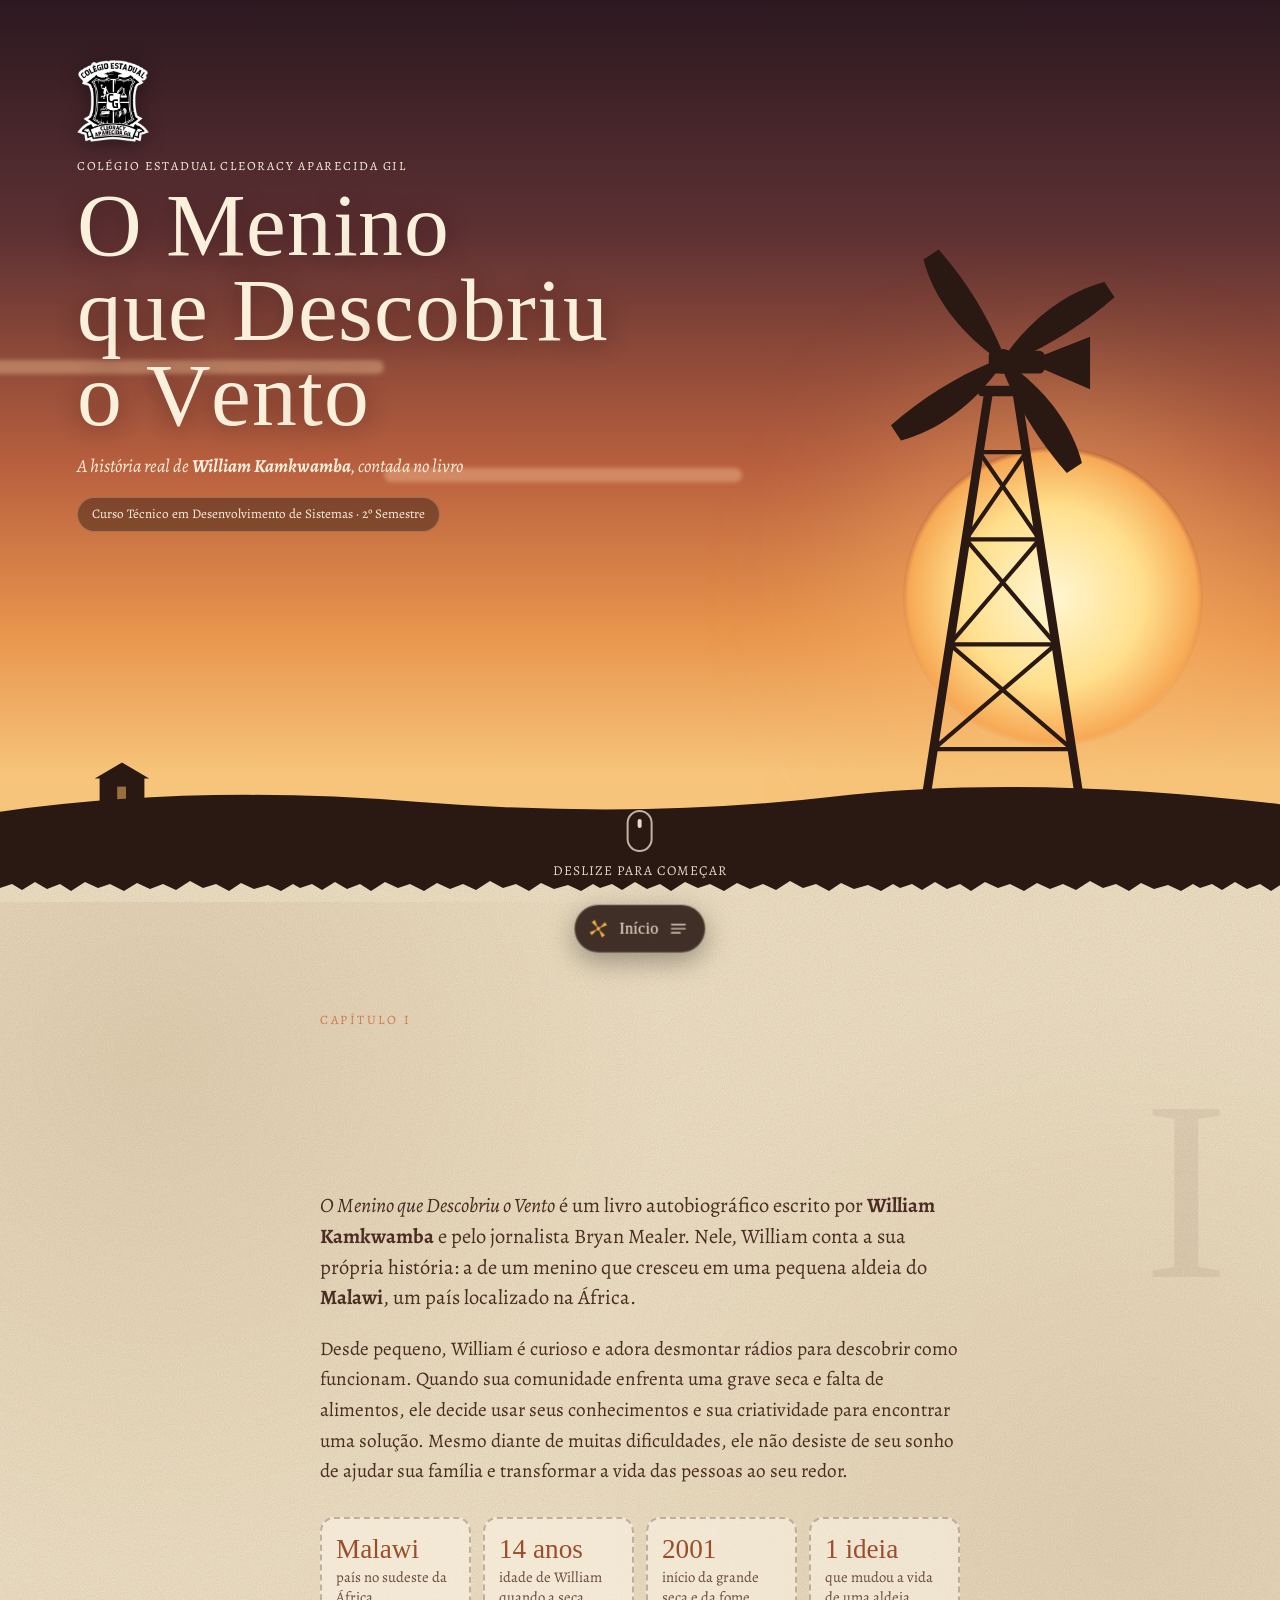
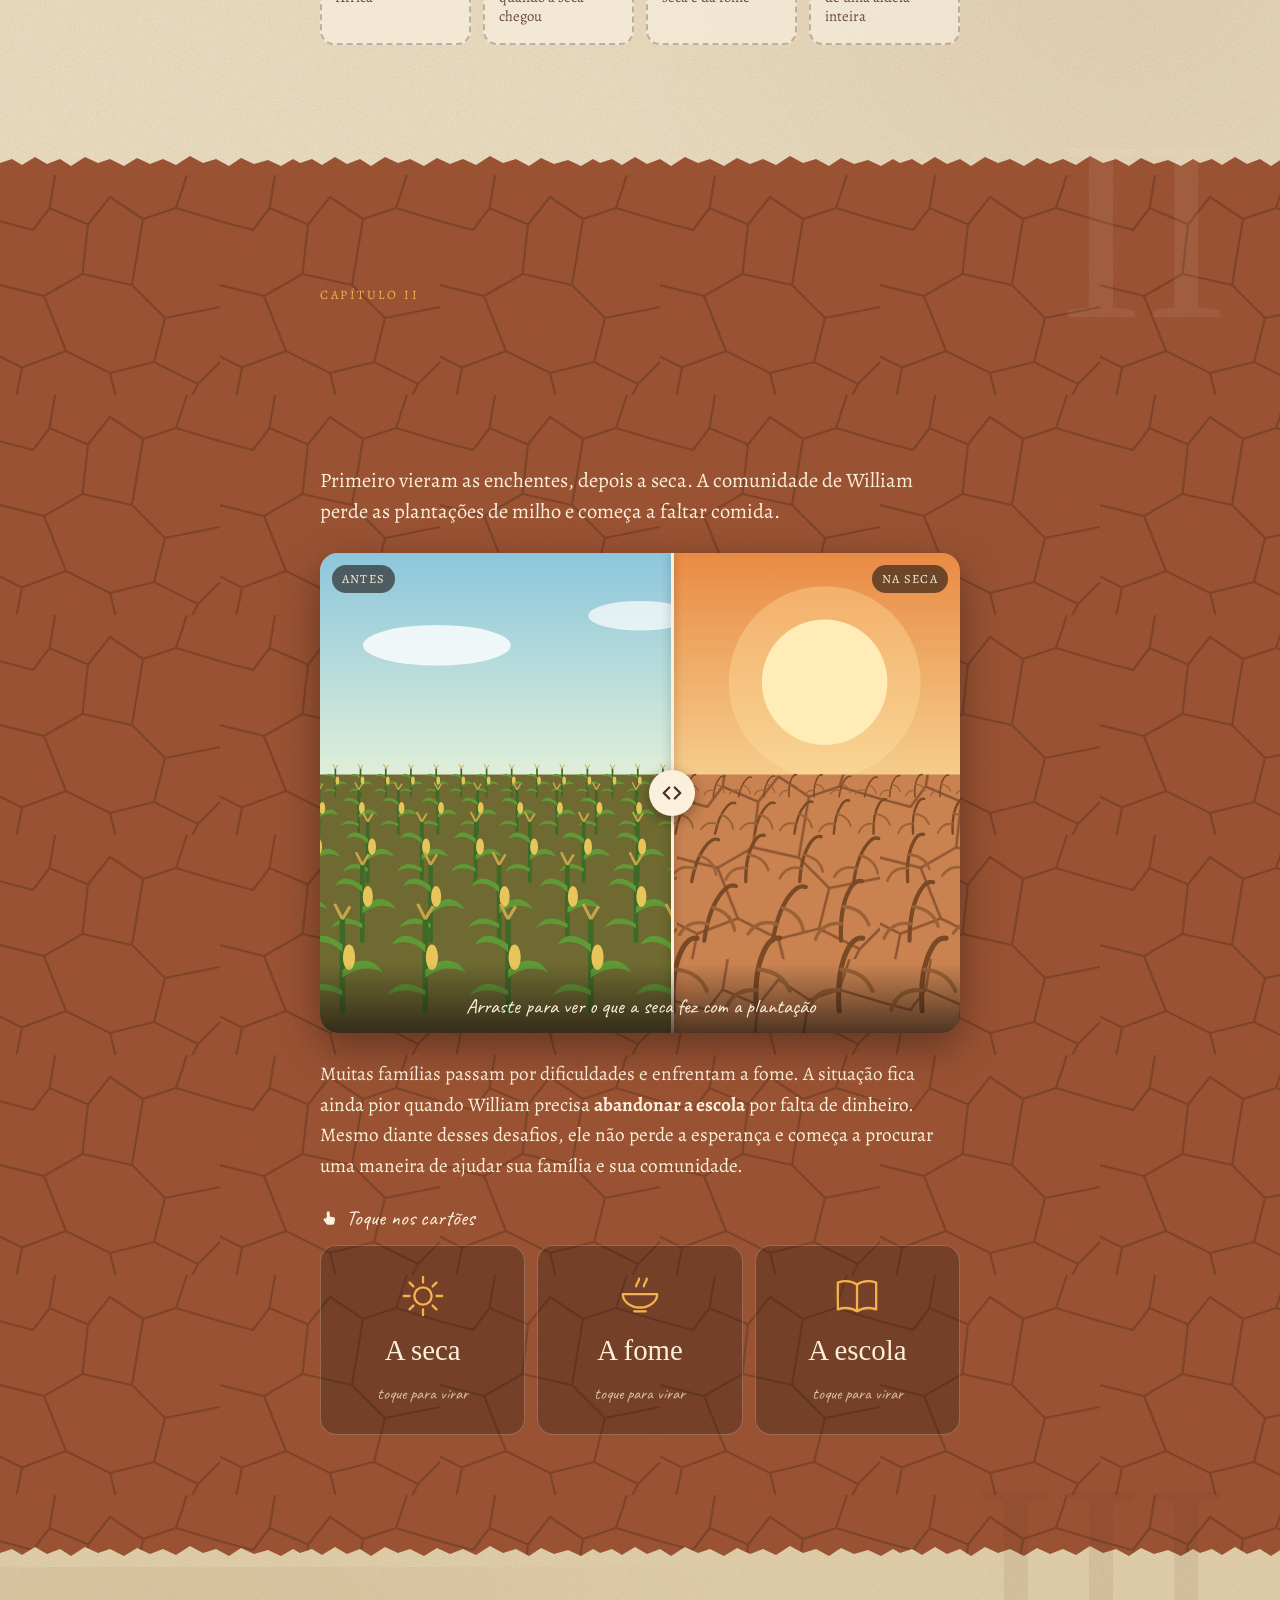
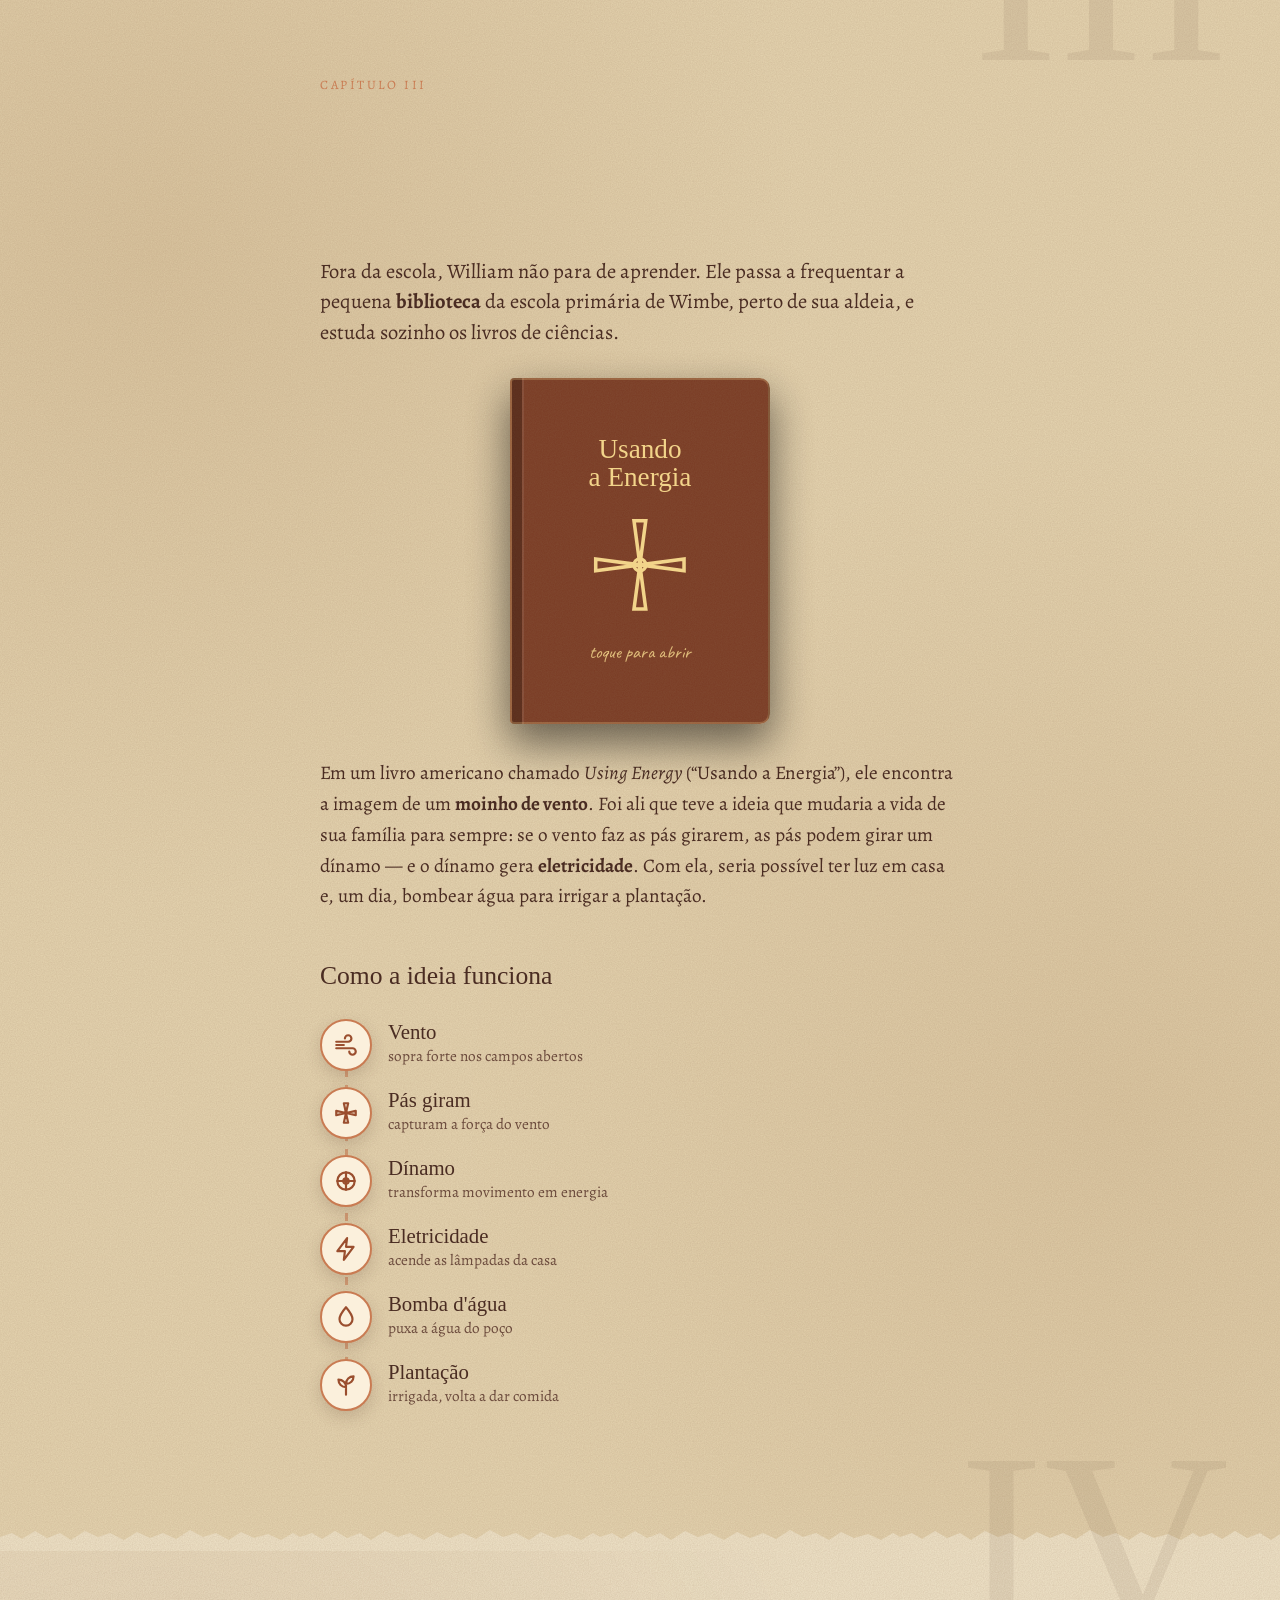
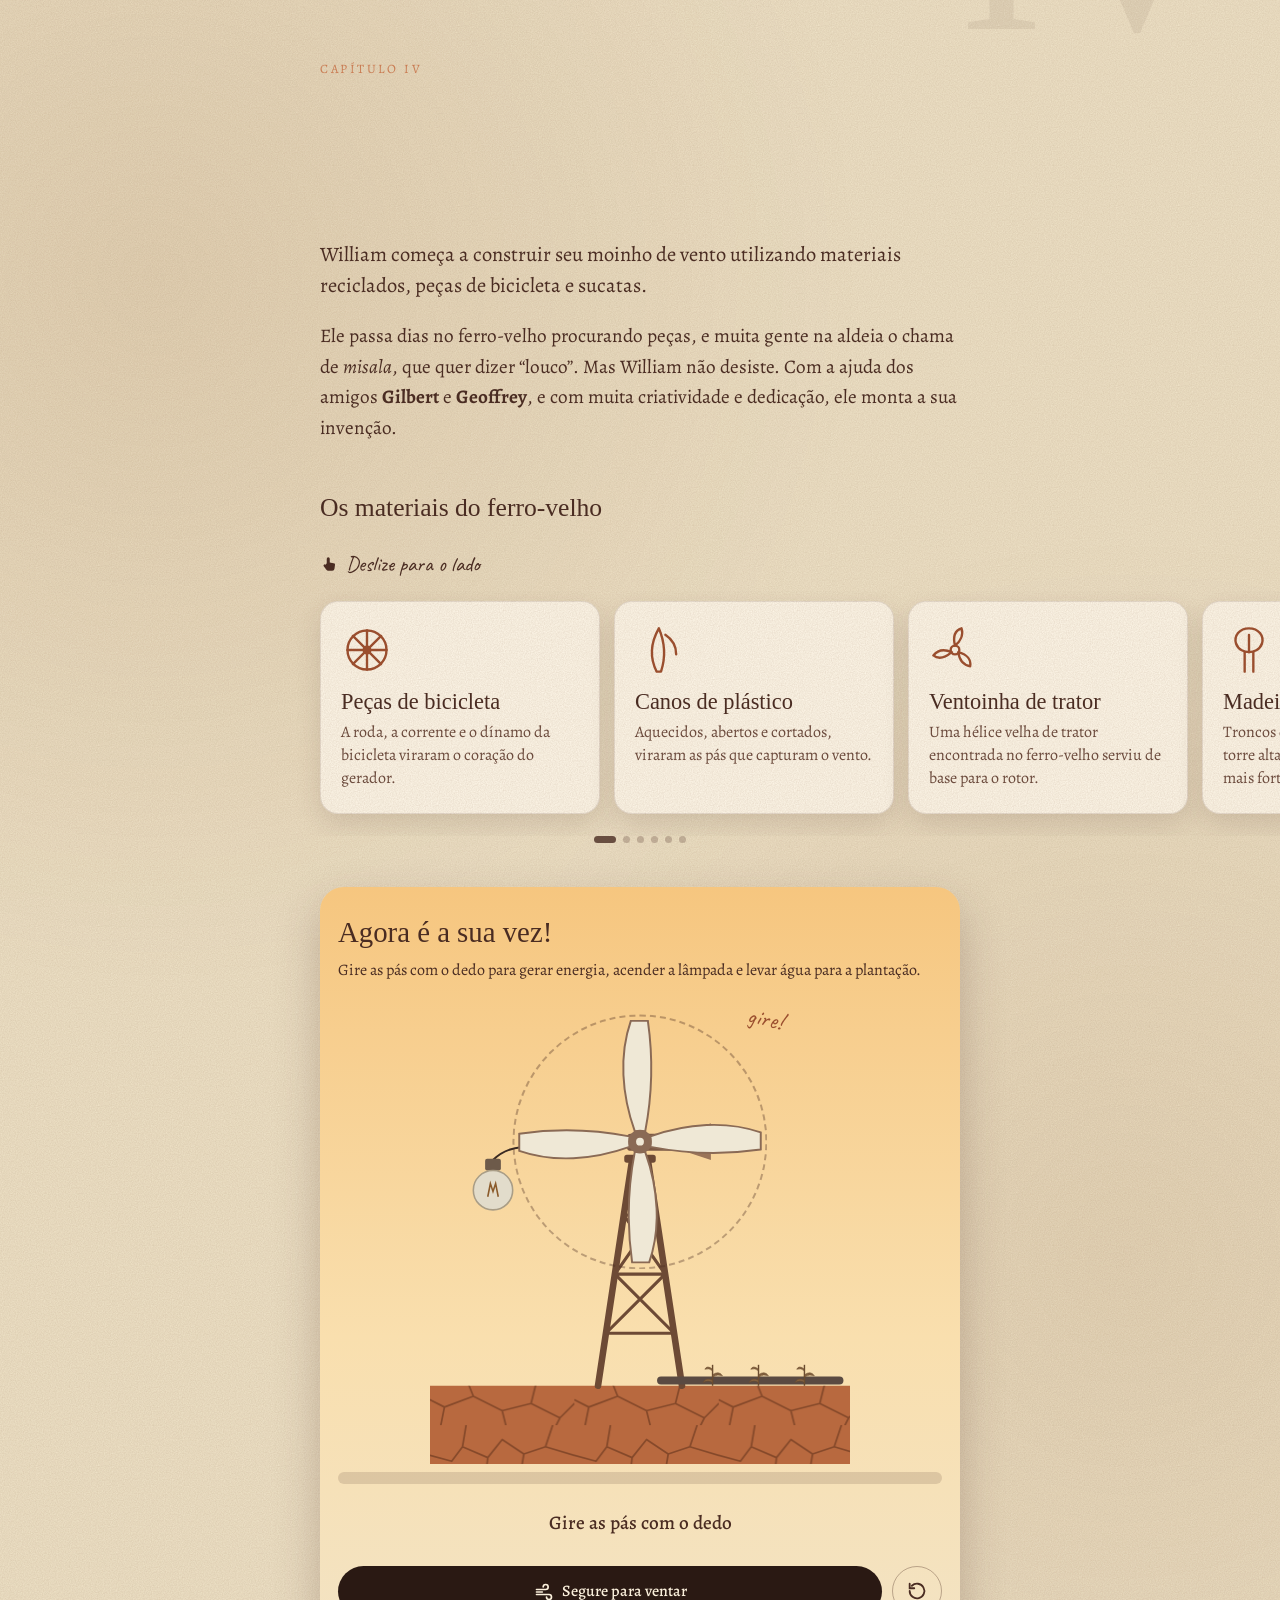
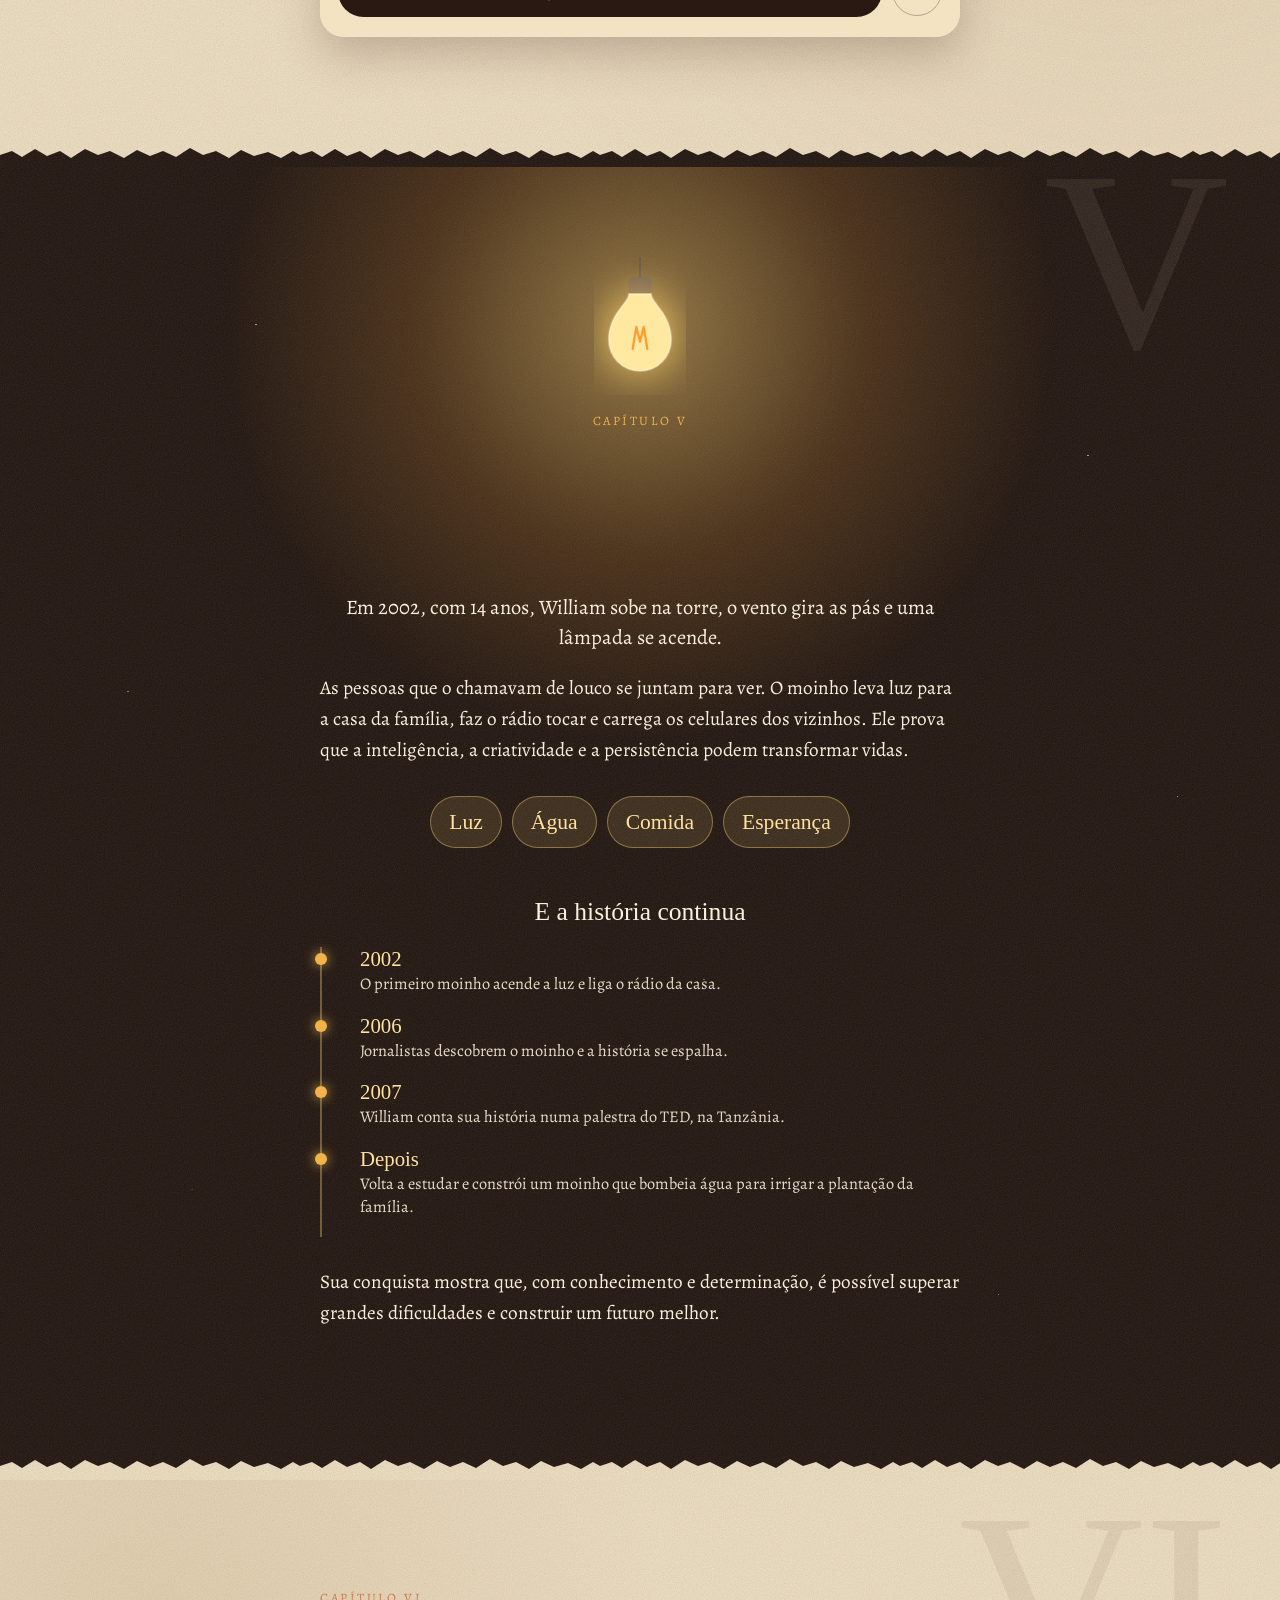
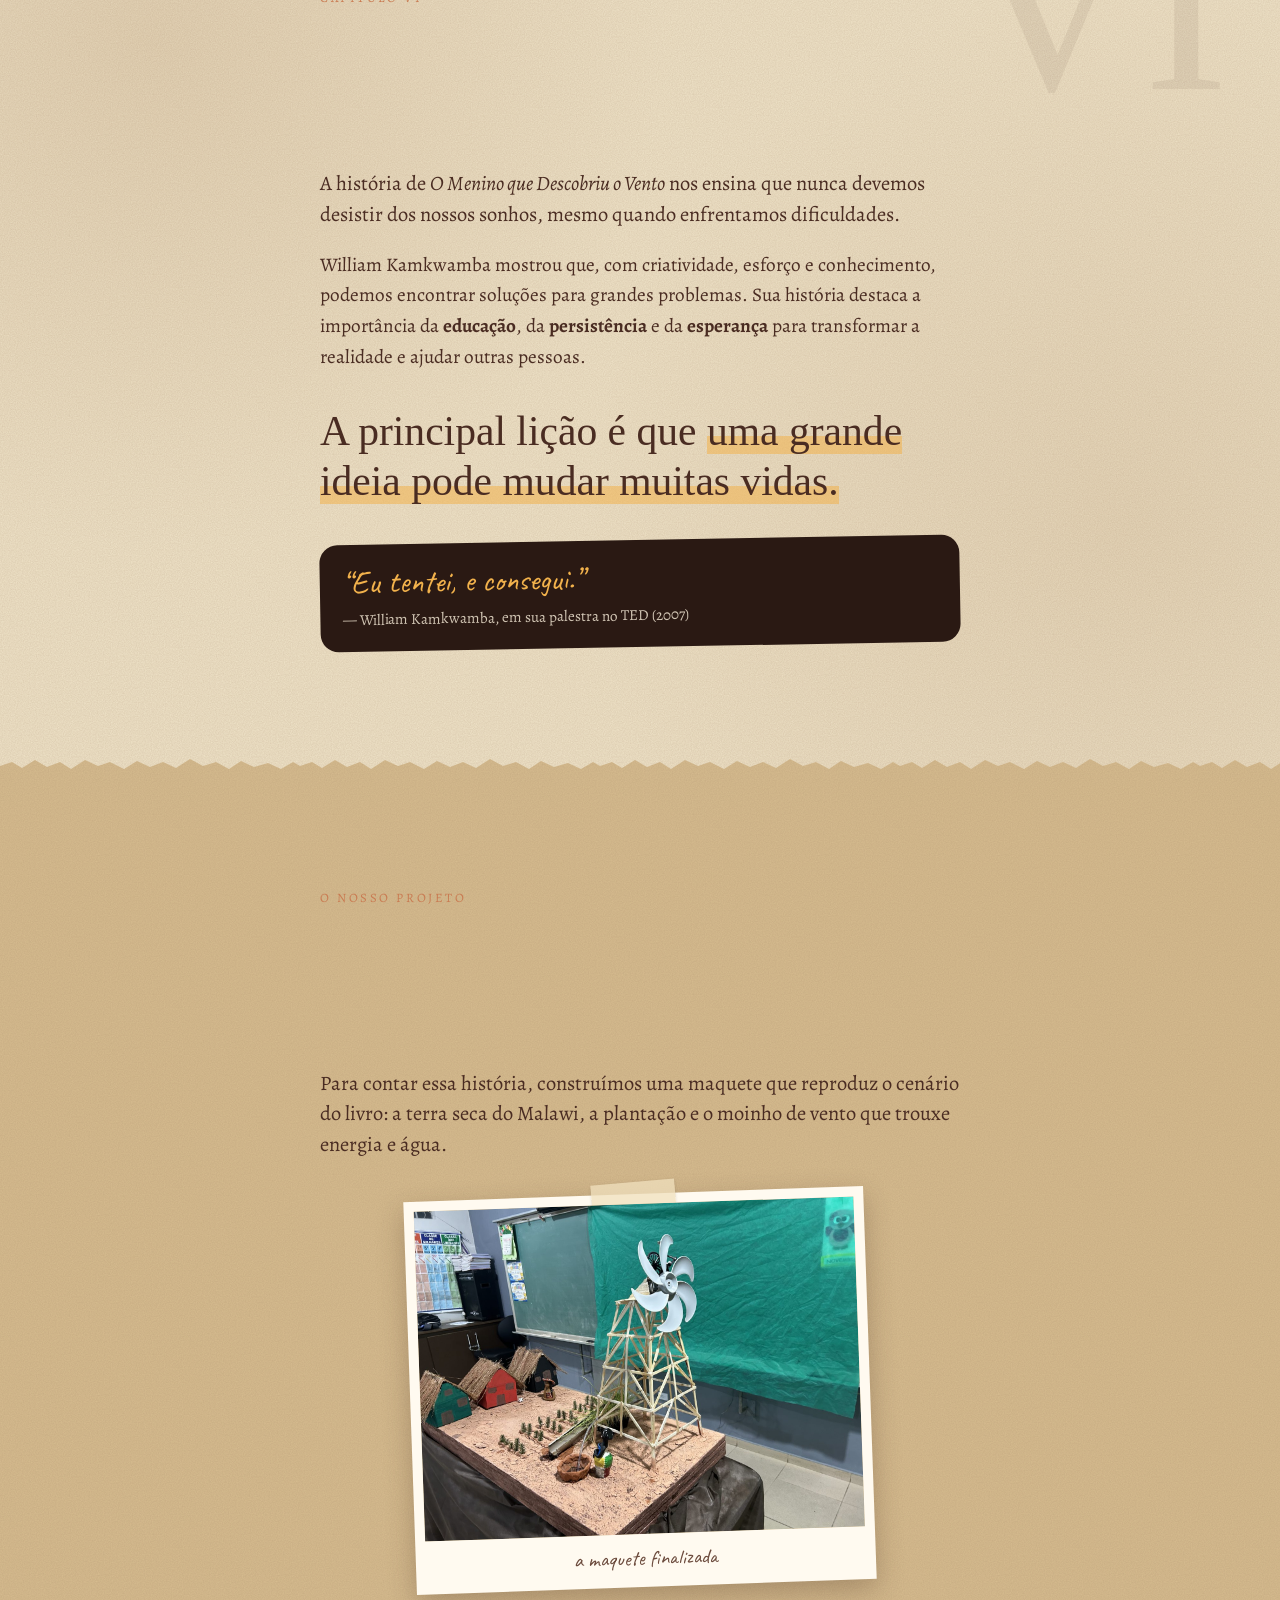
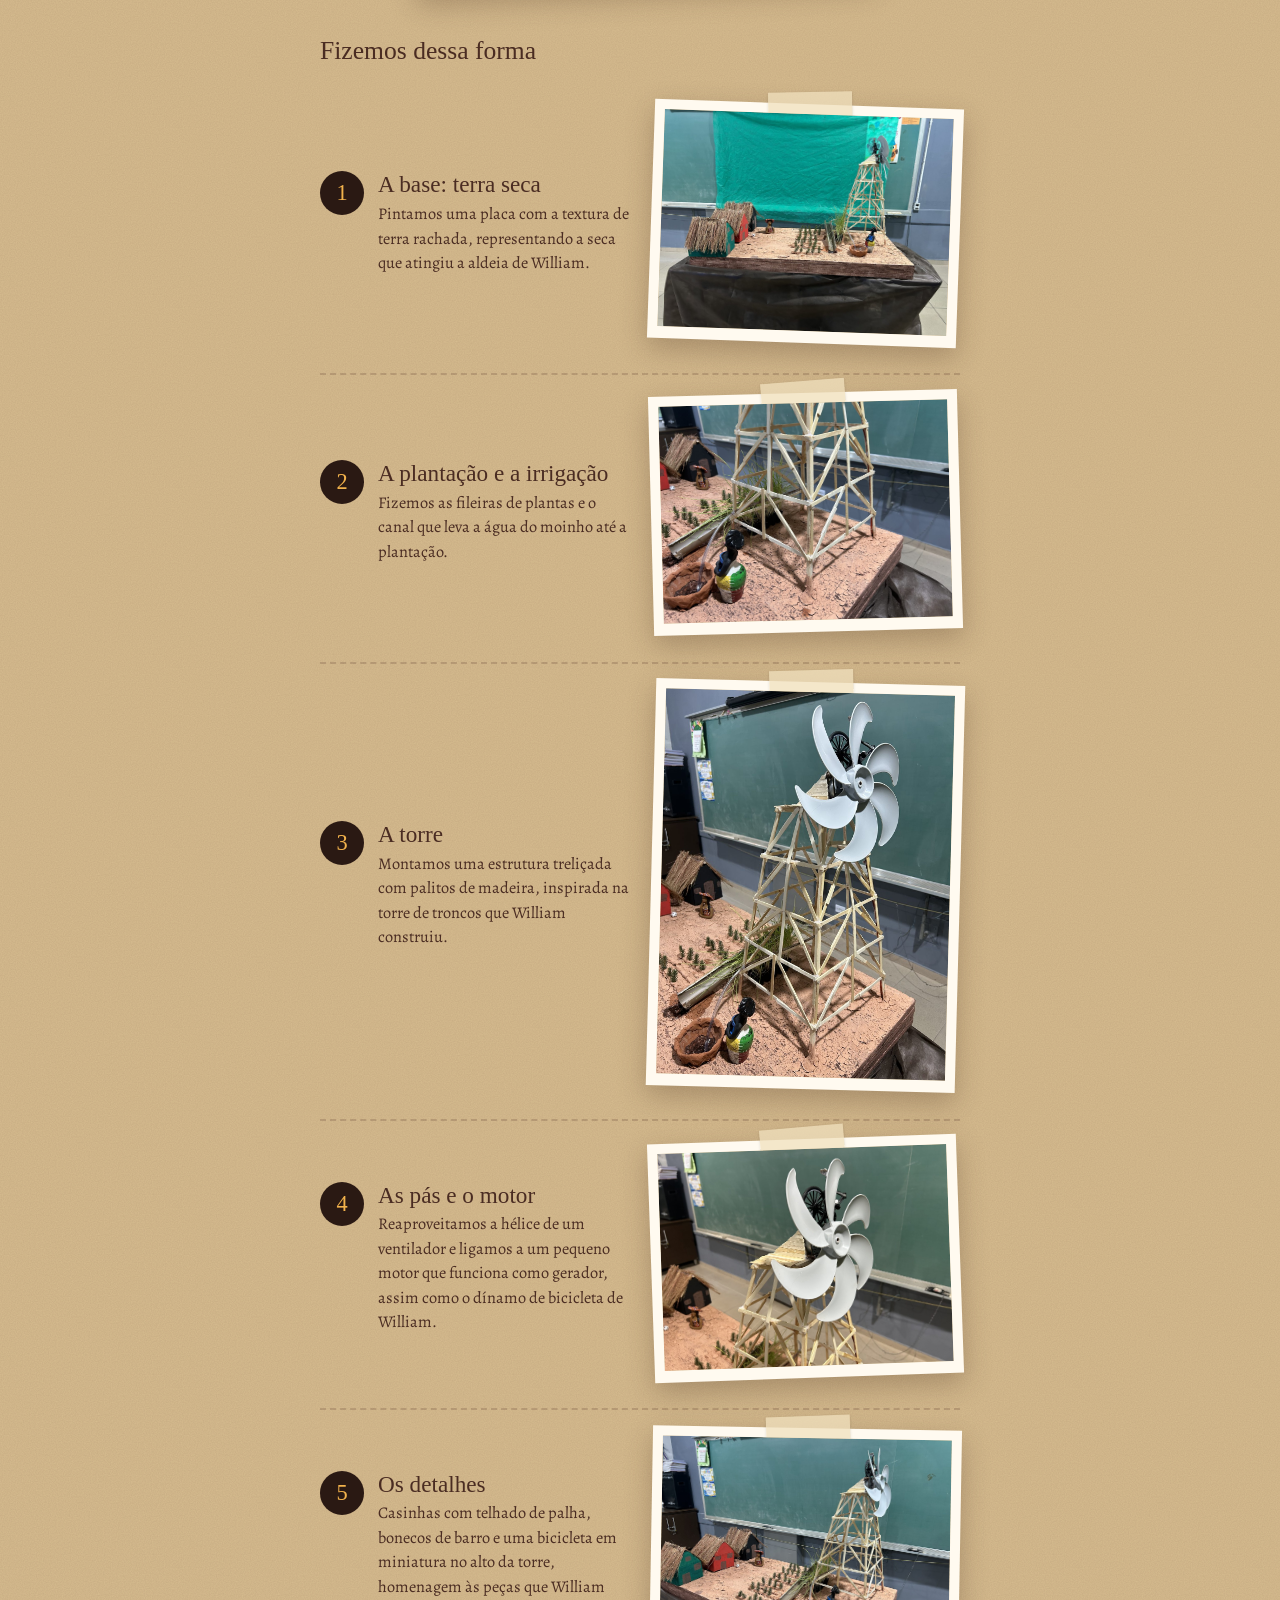
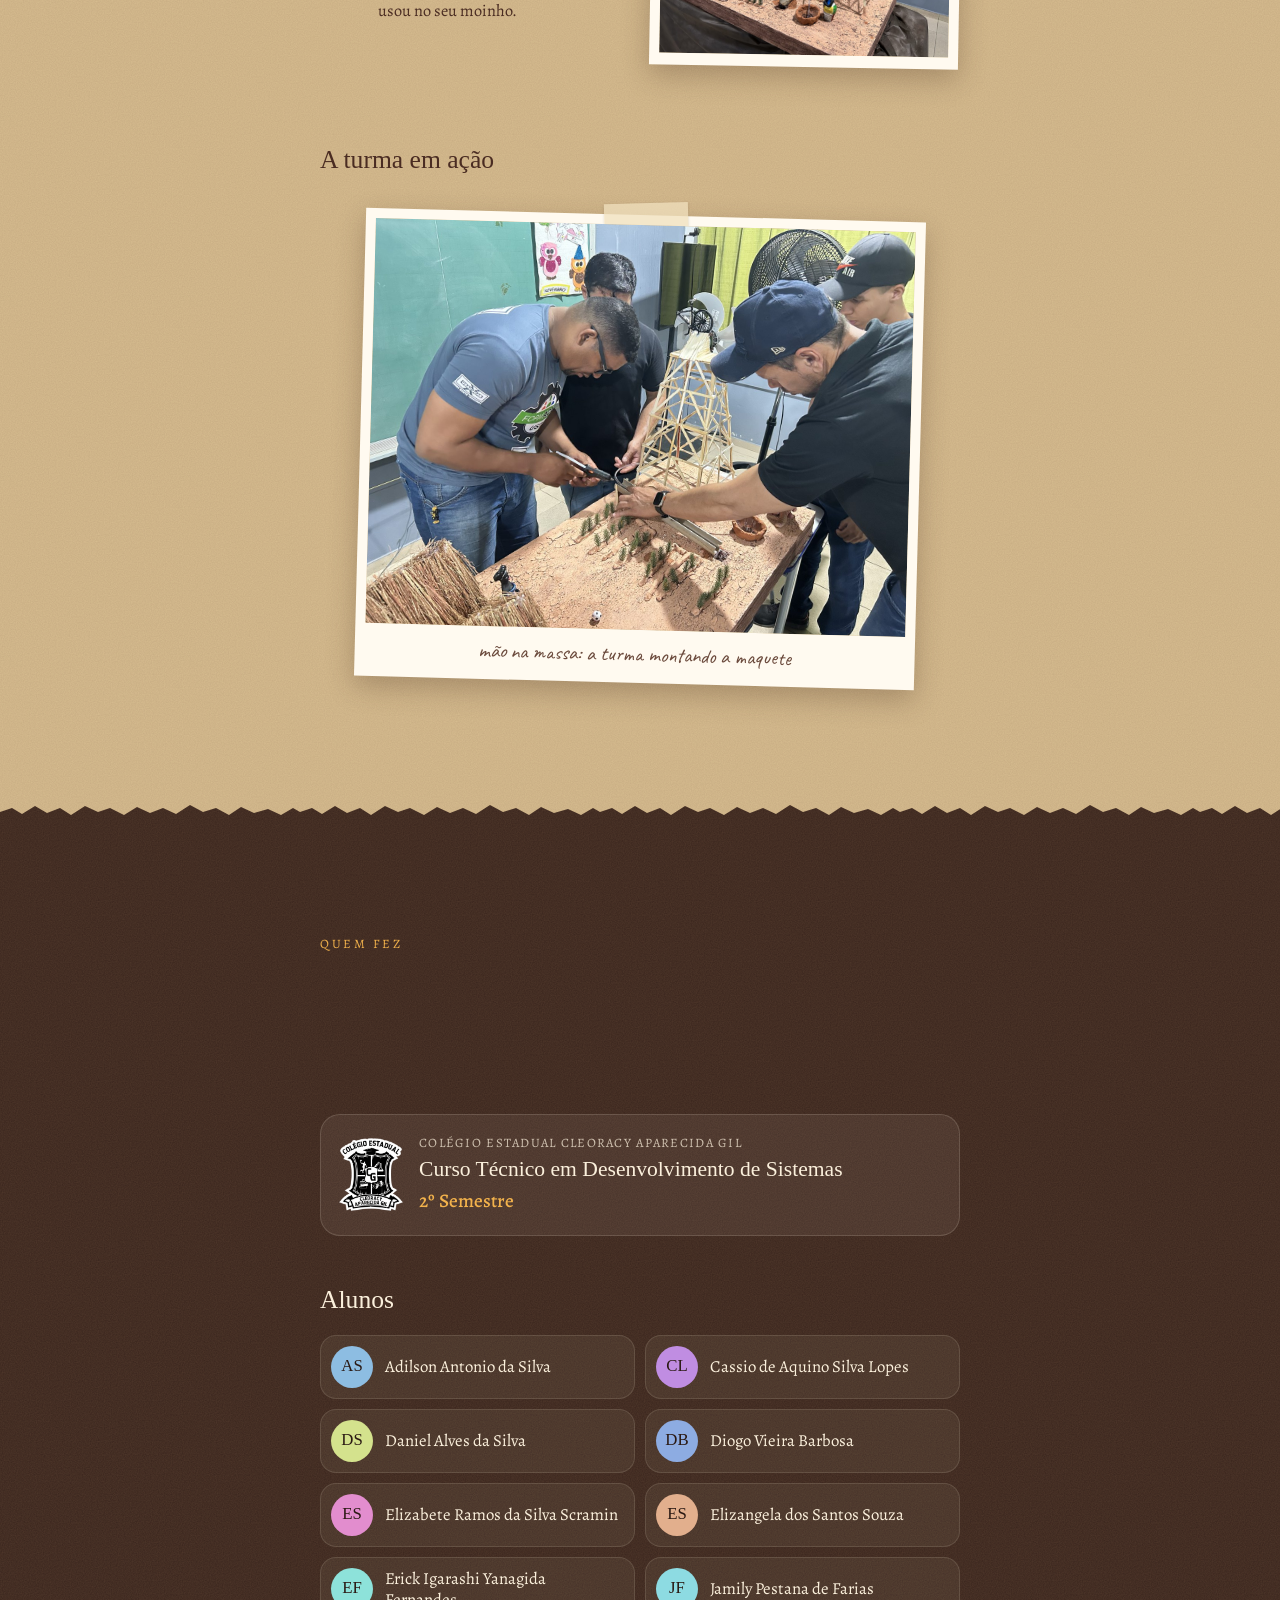
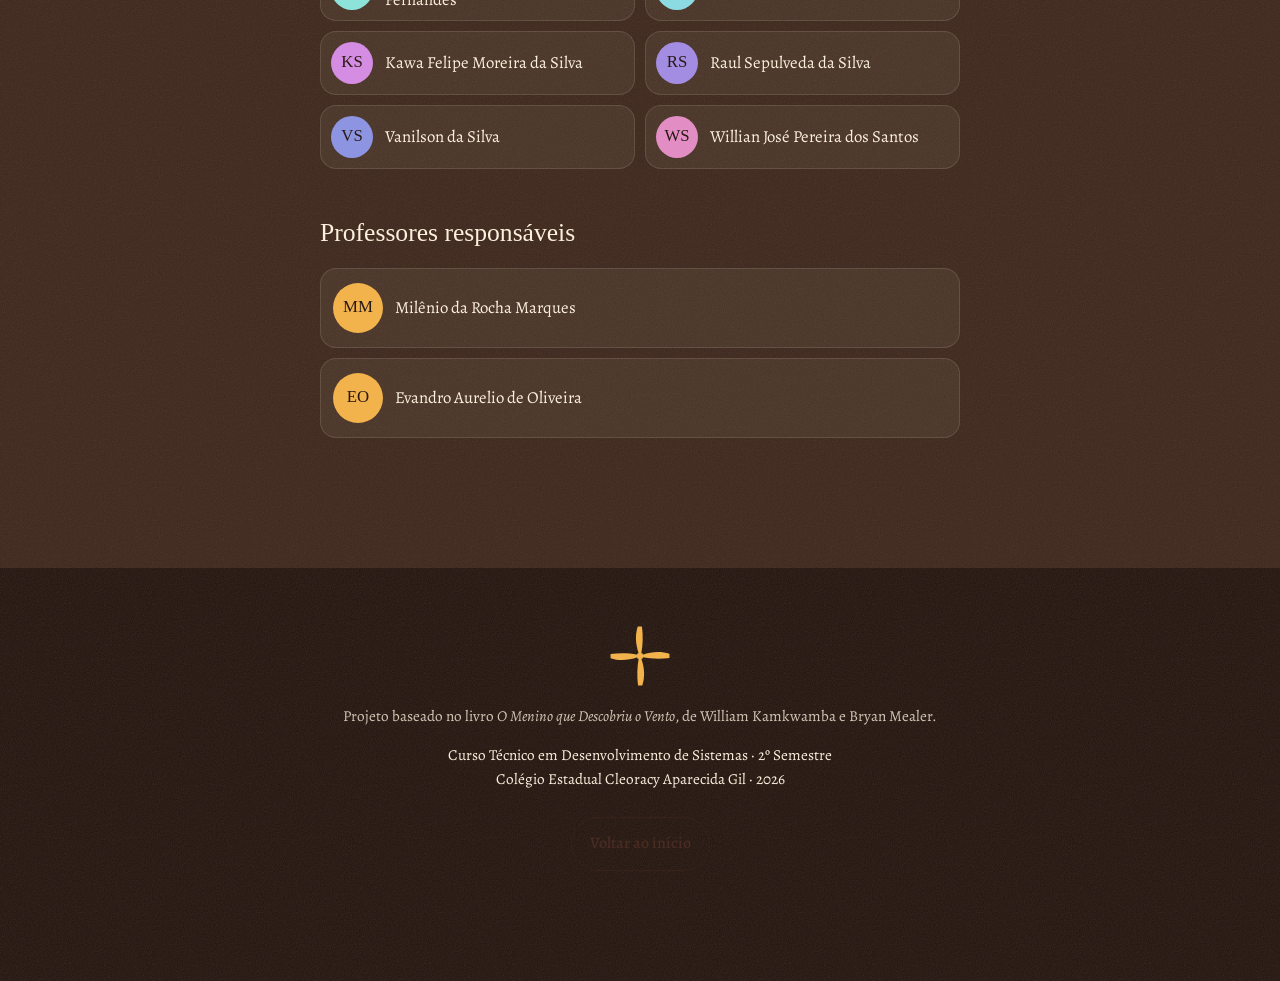
==== commit c6fcf479: "Add files via upload" ====
--- a/index.html
+++ b/index.html
@@ -8,7 +8,7 @@
   <meta name="theme-color" content="#2a1913">
   <meta property="og:title" content="O Menino que Descobriu o Vento">
   <meta property="og:description" content="A história de William Kamkwamba e a nossa maquete do moinho de vento.">
-  <meta property="og:image" content="fotos/maquete-construcao.jpg">
+  <meta property="og:image" content="fotos/maquete-final.jpg">
   <link rel="icon" href="assets/favicon.svg" type="image/svg+xml">
   <link rel="preconnect" href="https://fonts.googleapis.com">
   <link rel="preconnect" href="https://fonts.gstatic.com" crossorigin>
@@ -483,12 +483,12 @@
       do Malawi, a plantação e o moinho de vento que trouxe energia e água.
     </p>
 
-    <figure class="photo polaroid featured reveal" style="--r:-2deg; --ar: 3/4">
+    <figure class="photo polaroid featured reveal" style="--r:-2deg; max-width: 460px">
       <div class="photo-frame">
-        <img src="fotos/maquete-construcao.jpg" alt="Maquete em construção: base de terra rachada, plantação, torre de palitos e hélice" loading="lazy" onerror="this.closest('.photo').classList.add('empty')">
-        <div class="ph"><span>Foto em breve</span><code class="ph-file">fotos/maquete-construcao.jpg</code></div>
-      </div>
-      <figcaption>a maquete em construção</figcaption>
+        <img src="fotos/maquete-final.jpg" alt="Maquete finalizada: base de terra rachada, casinhas com telhado de palha, plantação, calha de irrigação e o moinho de palitos com hélice de ventilador" loading="lazy" onerror="this.closest('.photo').classList.add('empty')">
+        <div class="ph"><span>Foto em breve</span><code class="ph-file">fotos/maquete-final.jpg</code></div>
+      </div>
+      <figcaption>a maquete finalizada</figcaption>
     </figure>
 
     <h3 class="sub reveal">Fizemos dessa forma</h3>
@@ -501,7 +501,7 @@
         </div>
         <figure class="photo polaroid reveal from-right" style="--r:2deg">
           <div class="photo-frame">
-            <img src="fotos/etapa-1.jpg" alt="Etapa 1: base da maquete" loading="lazy" onerror="this.closest('.photo').classList.add('empty')">
+            <img src="fotos/etapa-1.jpg" alt="Vista de frente da maquete, com a base pintada como terra rachada" loading="lazy" onerror="this.closest('.photo').classList.add('empty')">
             <div class="ph"><span>Foto em breve</span><code class="ph-file">fotos/etapa-1.jpg</code></div>
           </div>
         </figure>
@@ -514,7 +514,7 @@
         </div>
         <figure class="photo polaroid reveal from-right" style="--r:-1.5deg">
           <div class="photo-frame">
-            <img src="fotos/etapa-2.jpg" alt="Etapa 2: plantação e canal de irrigação" loading="lazy" onerror="this.closest('.photo').classList.add('empty')">
+            <img src="fotos/etapa-2.jpg" alt="Calha de irrigação, capim e vaso de barro recebendo água pela mangueira" loading="lazy" onerror="this.closest('.photo').classList.add('empty')">
             <div class="ph"><span>Foto em breve</span><code class="ph-file">fotos/etapa-2.jpg</code></div>
           </div>
         </figure>
@@ -525,9 +525,9 @@
           <h4>A torre</h4>
           <p>Montamos uma estrutura treliçada com palitos de madeira, inspirada na torre de troncos que William construiu.</p>
         </div>
-        <figure class="photo polaroid reveal from-right" style="--r:1.5deg">
+        <figure class="photo polaroid reveal from-right" style="--r:1.5deg; --ar: 3/4">
           <div class="photo-frame">
-            <img src="fotos/etapa-3.jpg" alt="Etapa 3: torre de palitos" loading="lazy" onerror="this.closest('.photo').classList.add('empty')">
+            <img src="fotos/etapa-3.jpg" alt="Torre treliçada de palitos de madeira com a hélice no alto" loading="lazy" onerror="this.closest('.photo').classList.add('empty')">
             <div class="ph"><span>Foto em breve</span><code class="ph-file">fotos/etapa-3.jpg</code></div>
           </div>
         </figure>
@@ -540,7 +540,7 @@
         </div>
         <figure class="photo polaroid reveal from-right" style="--r:-2deg">
           <div class="photo-frame">
-            <img src="fotos/etapa-4.jpg" alt="Etapa 4: hélice e motor" loading="lazy" onerror="this.closest('.photo').classList.add('empty')">
+            <img src="fotos/etapa-4.jpg" alt="Hélice de ventilador com o motor e a bicicleta em miniatura atrás" loading="lazy" onerror="this.closest('.photo').classList.add('empty')">
             <div class="ph"><span>Foto em breve</span><code class="ph-file">fotos/etapa-4.jpg</code></div>
           </div>
         </figure>
@@ -549,53 +549,25 @@
         <div class="step-text reveal from-left">
           <span class="step-n">5</span>
           <h4>Os detalhes</h4>
-          <p>Colocamos uma bicicleta em miniatura como homenagem às peças que William usou para construir o seu moinho.</p>
+          <p>Casinhas com telhado de palha, bonecos de barro e uma bicicleta em miniatura no alto da torre, homenagem às peças que William usou no seu moinho.</p>
         </div>
         <figure class="photo polaroid reveal from-right" style="--r:1deg">
           <div class="photo-frame">
-            <img src="fotos/etapa-5.jpg" alt="Etapa 5: detalhes da maquete" loading="lazy" onerror="this.closest('.photo').classList.add('empty')">
+            <img src="fotos/etapa-5.jpg" alt="Casinhas coloridas com telhado de palha, bonecos e a plantação ao lado do moinho" loading="lazy" onerror="this.closest('.photo').classList.add('empty')">
             <div class="ph"><span>Foto em breve</span><code class="ph-file">fotos/etapa-5.jpg</code></div>
           </div>
         </figure>
       </li>
     </ol>
 
-    <h3 class="sub reveal">A maquete finalizada</h3>
-    <p class="hint reveal swipe-x">Deslize para ver as fotos</p>
-  </div>
-
-  <div class="carousel gallery reveal" id="gallery">
-    <div class="track">
-      <figure class="photo polaroid card-photo" style="--r:-1.5deg">
-        <div class="photo-frame">
-          <img src="fotos/final-1.jpg" alt="Maquete finalizada — foto 1" loading="lazy" onerror="this.closest('.photo').classList.add('empty')">
-          <div class="ph"><span>Foto em breve</span><code class="ph-file">fotos/final-1.jpg</code></div>
-        </div>
-        <figcaption>vista geral</figcaption>
-      </figure>
-      <figure class="photo polaroid card-photo" style="--r:1.5deg">
-        <div class="photo-frame">
-          <img src="fotos/final-2.jpg" alt="Maquete finalizada — foto 2" loading="lazy" onerror="this.closest('.photo').classList.add('empty')">
-          <div class="ph"><span>Foto em breve</span><code class="ph-file">fotos/final-2.jpg</code></div>
-        </div>
-        <figcaption>o moinho funcionando</figcaption>
-      </figure>
-      <figure class="photo polaroid card-photo" style="--r:-1deg">
-        <div class="photo-frame">
-          <img src="fotos/final-3.jpg" alt="Maquete finalizada — foto 3" loading="lazy" onerror="this.closest('.photo').classList.add('empty')">
-          <div class="ph"><span>Foto em breve</span><code class="ph-file">fotos/final-3.jpg</code></div>
-        </div>
-        <figcaption>a plantação</figcaption>
-      </figure>
-      <figure class="photo polaroid card-photo" style="--r:2deg">
-        <div class="photo-frame">
-          <img src="fotos/final-4.jpg" alt="Maquete finalizada — foto 4" loading="lazy" onerror="this.closest('.photo').classList.add('empty')">
-          <div class="ph"><span>Foto em breve</span><code class="ph-file">fotos/final-4.jpg</code></div>
-        </div>
-        <figcaption>a equipe com a maquete</figcaption>
-      </figure>
-    </div>
-    <div class="dots" aria-hidden="true"></div>
+    <h3 class="sub reveal">A turma em ação</h3>
+    <figure class="photo polaroid featured reveal" style="--r:1.5deg; max-width: 560px">
+      <div class="photo-frame">
+        <img src="fotos/turma.jpg" alt="Alunos montando a maquete: um cola a mangueira com pistola de cola quente enquanto os outros ajustam a calha e a torre" loading="lazy" onerror="this.closest('.photo').classList.add('empty')">
+        <div class="ph"><span>Foto em breve</span><code class="ph-file">fotos/turma.jpg</code></div>
+      </div>
+      <figcaption>mão na massa: a turma montando a maquete</figcaption>
+    </figure>
   </div>
 </section>
 
@@ -617,21 +589,25 @@
     <h3 class="sub reveal">Alunos</h3>
     <!-- EDITE AQUI: um <li> por aluno (as iniciais são geradas sozinhas) -->
     <ul class="people students stagger">
-      <li class="reveal">Nome do Aluno 1</li>
-      <li class="reveal">Nome do Aluno 2</li>
-      <li class="reveal">Nome do Aluno 3</li>
-      <li class="reveal">Nome do Aluno 4</li>
-      <li class="reveal">Nome do Aluno 5</li>
-      <li class="reveal">Nome do Aluno 6</li>
-      <li class="reveal">Nome do Aluno 7</li>
-      <li class="reveal">Nome do Aluno 8</li>
+      <li class="reveal">Adilson Antonio da Silva</li>
+      <li class="reveal">Cassio de Aquino Silva Lopes</li>
+      <li class="reveal">Daniel Alves da Silva</li>
+      <li class="reveal">Diogo Vieira Barbosa</li>
+      <li class="reveal">Elizabete Ramos da Silva Scramin</li>
+      <li class="reveal">Elizangela dos Santos Souza</li>
+      <li class="reveal">Erick Igarashi Yanagida Fernandes</li>
+      <li class="reveal">Jamily Pestana de Farias</li>
+      <li class="reveal">Kawa Felipe Moreira da Silva</li>
+      <li class="reveal">Raul Sepulveda da Silva</li>
+      <li class="reveal">Vanilson da Silva</li>
+      <li class="reveal">Willian José Pereira dos Santos</li>
     </ul>
 
     <h3 class="sub reveal">Professores responsáveis</h3>
-    <!-- EDITE AQUI: nome e disciplina de cada professor -->
+    <!-- EDITE AQUI: um <li> por professor (pode acrescentar <small>Disciplina</small> depois do nome) -->
     <ul class="people teachers stagger">
-      <li class="reveal">Nome do Professor 1<small>Disciplina</small></li>
-      <li class="reveal">Nome do Professor 2<small>Disciplina</small></li>
+      <li class="reveal">Milênio da Rocha Marques</li>
+      <li class="reveal">Evandro Aurelio de Oliveira</li>
     </ul>
   </div>
 </section>
